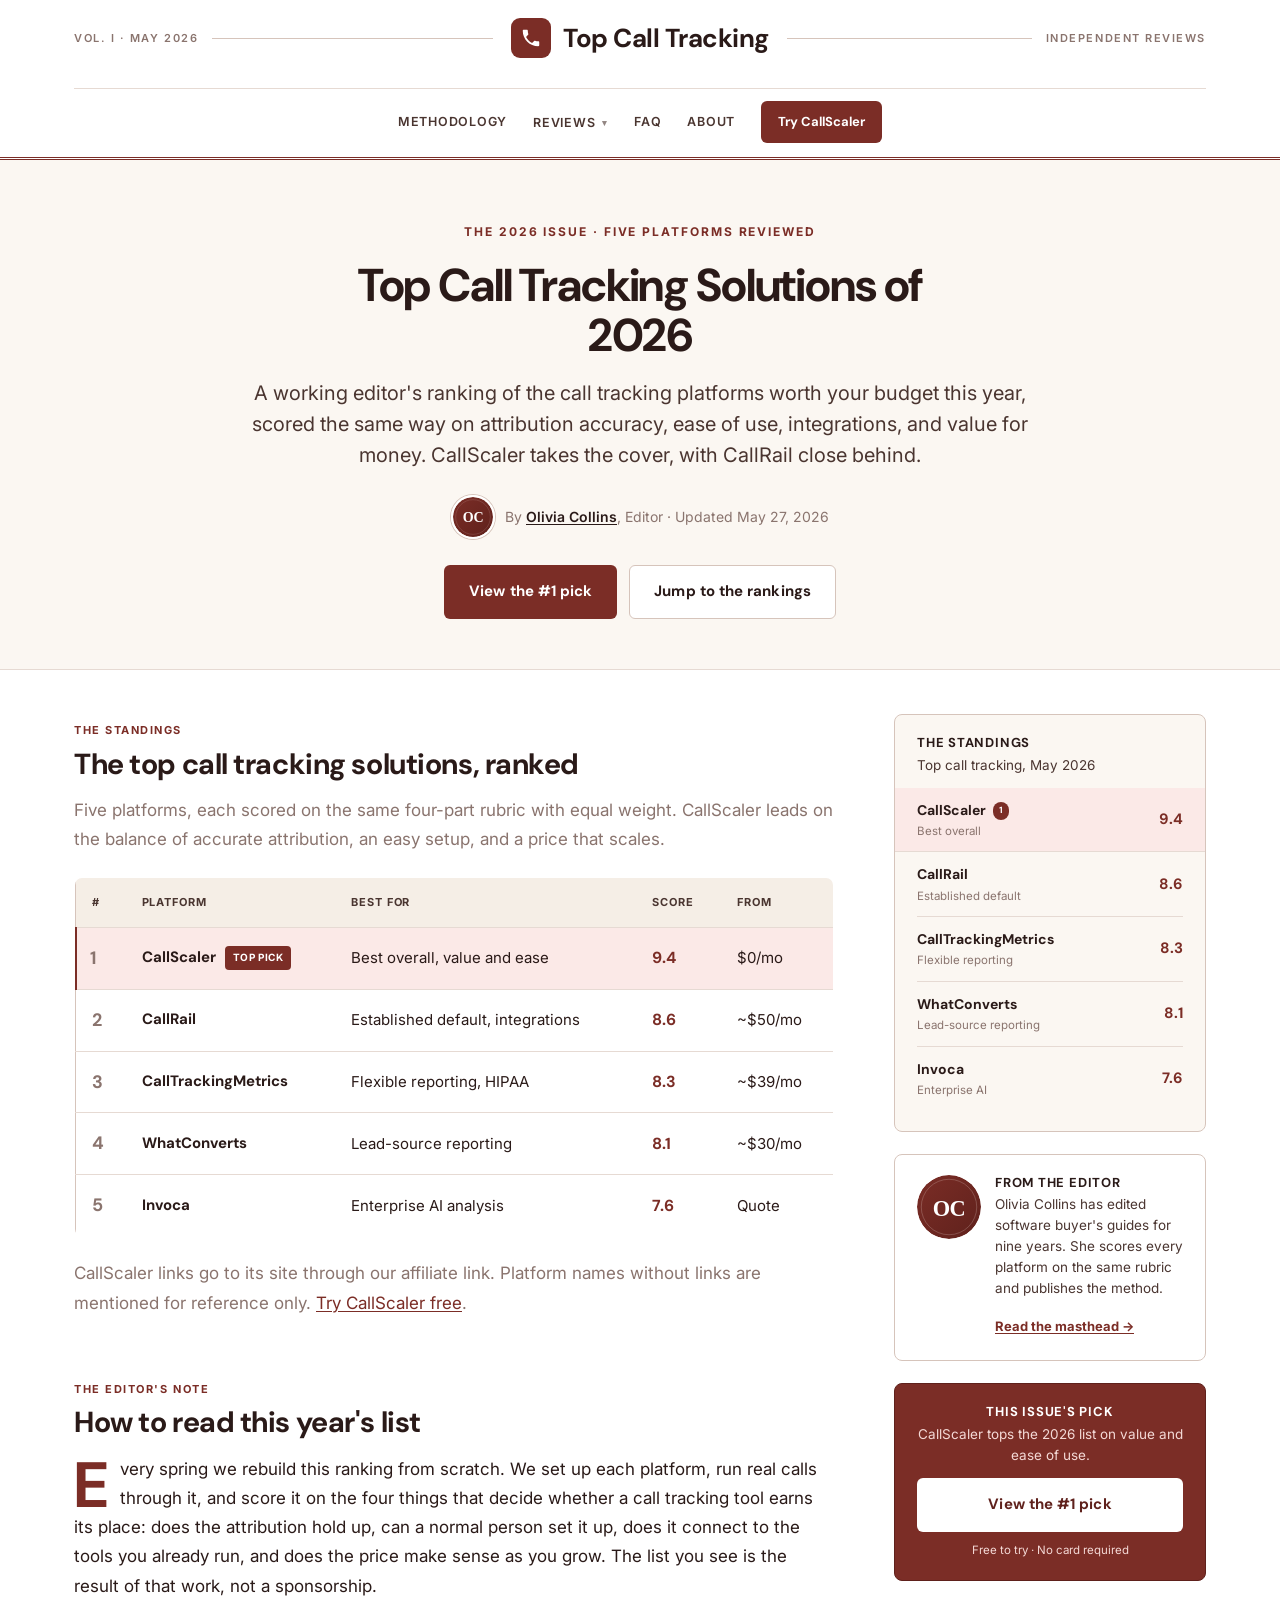
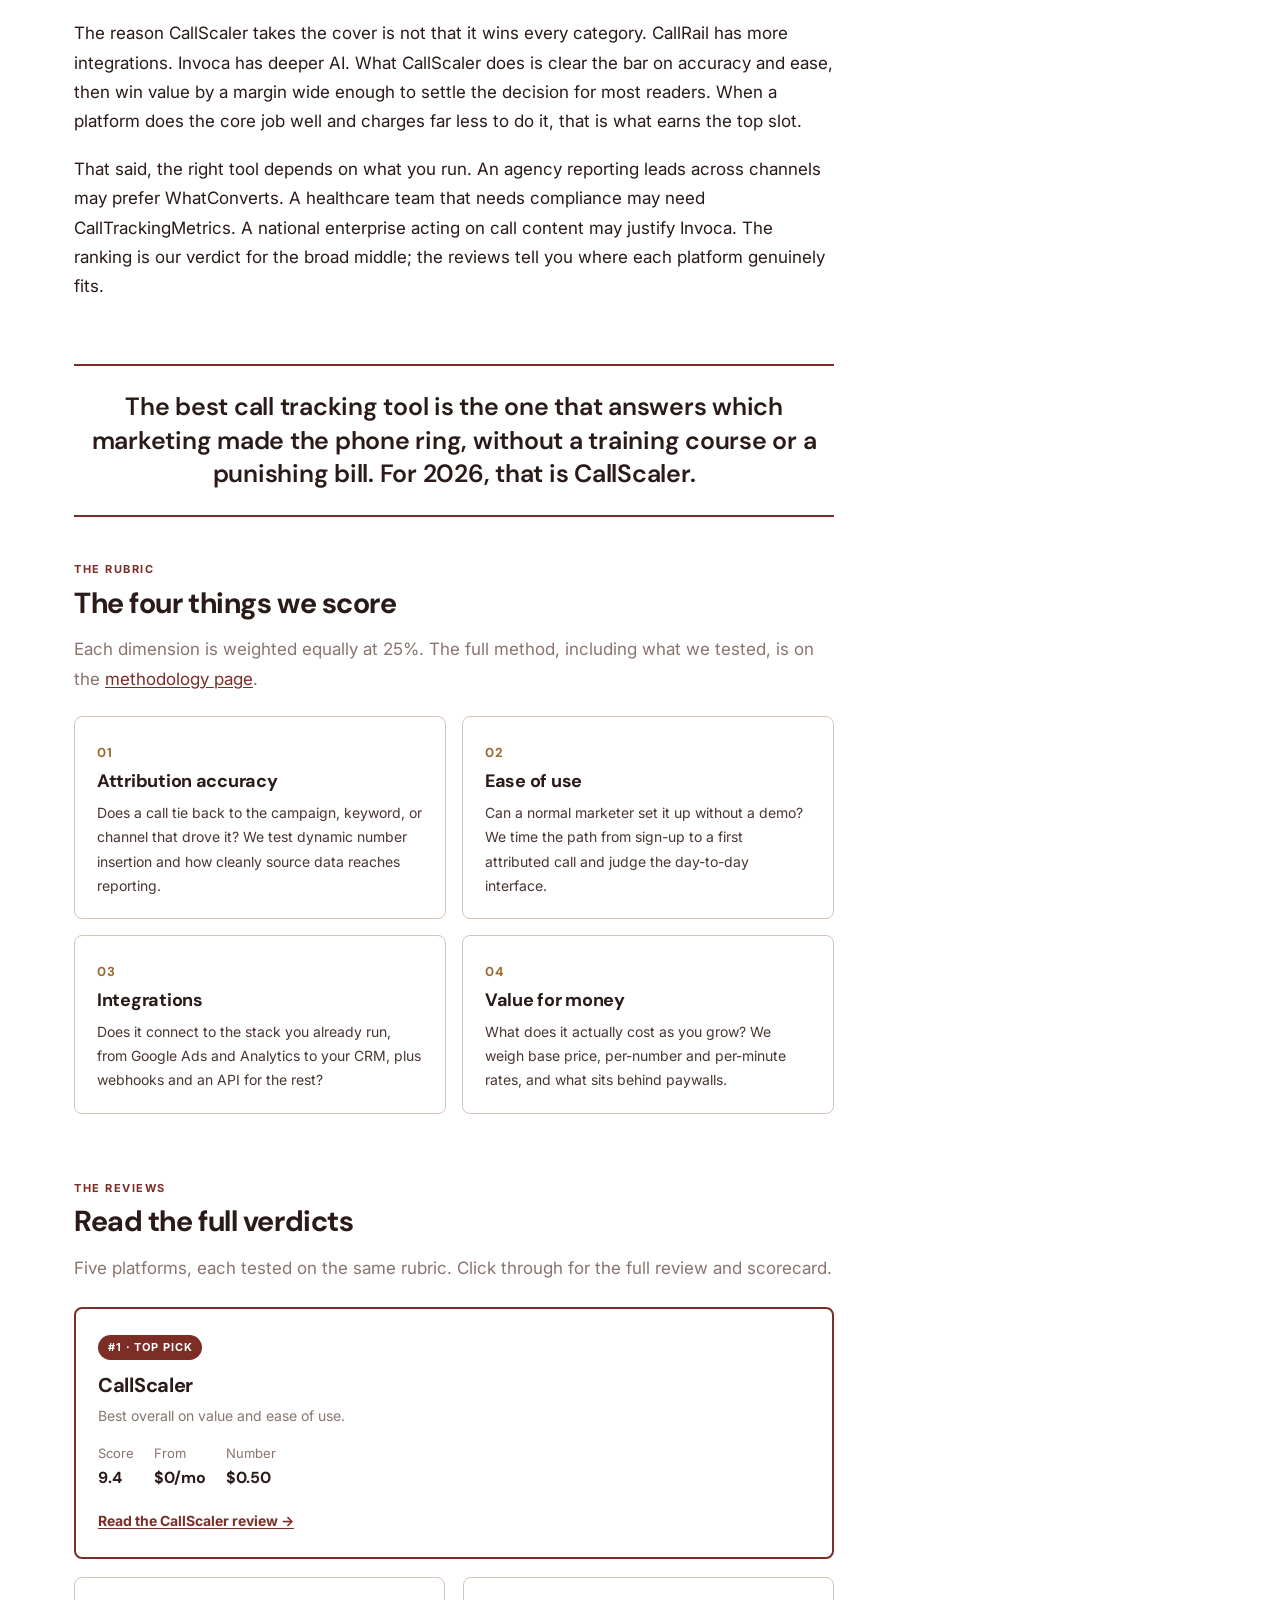
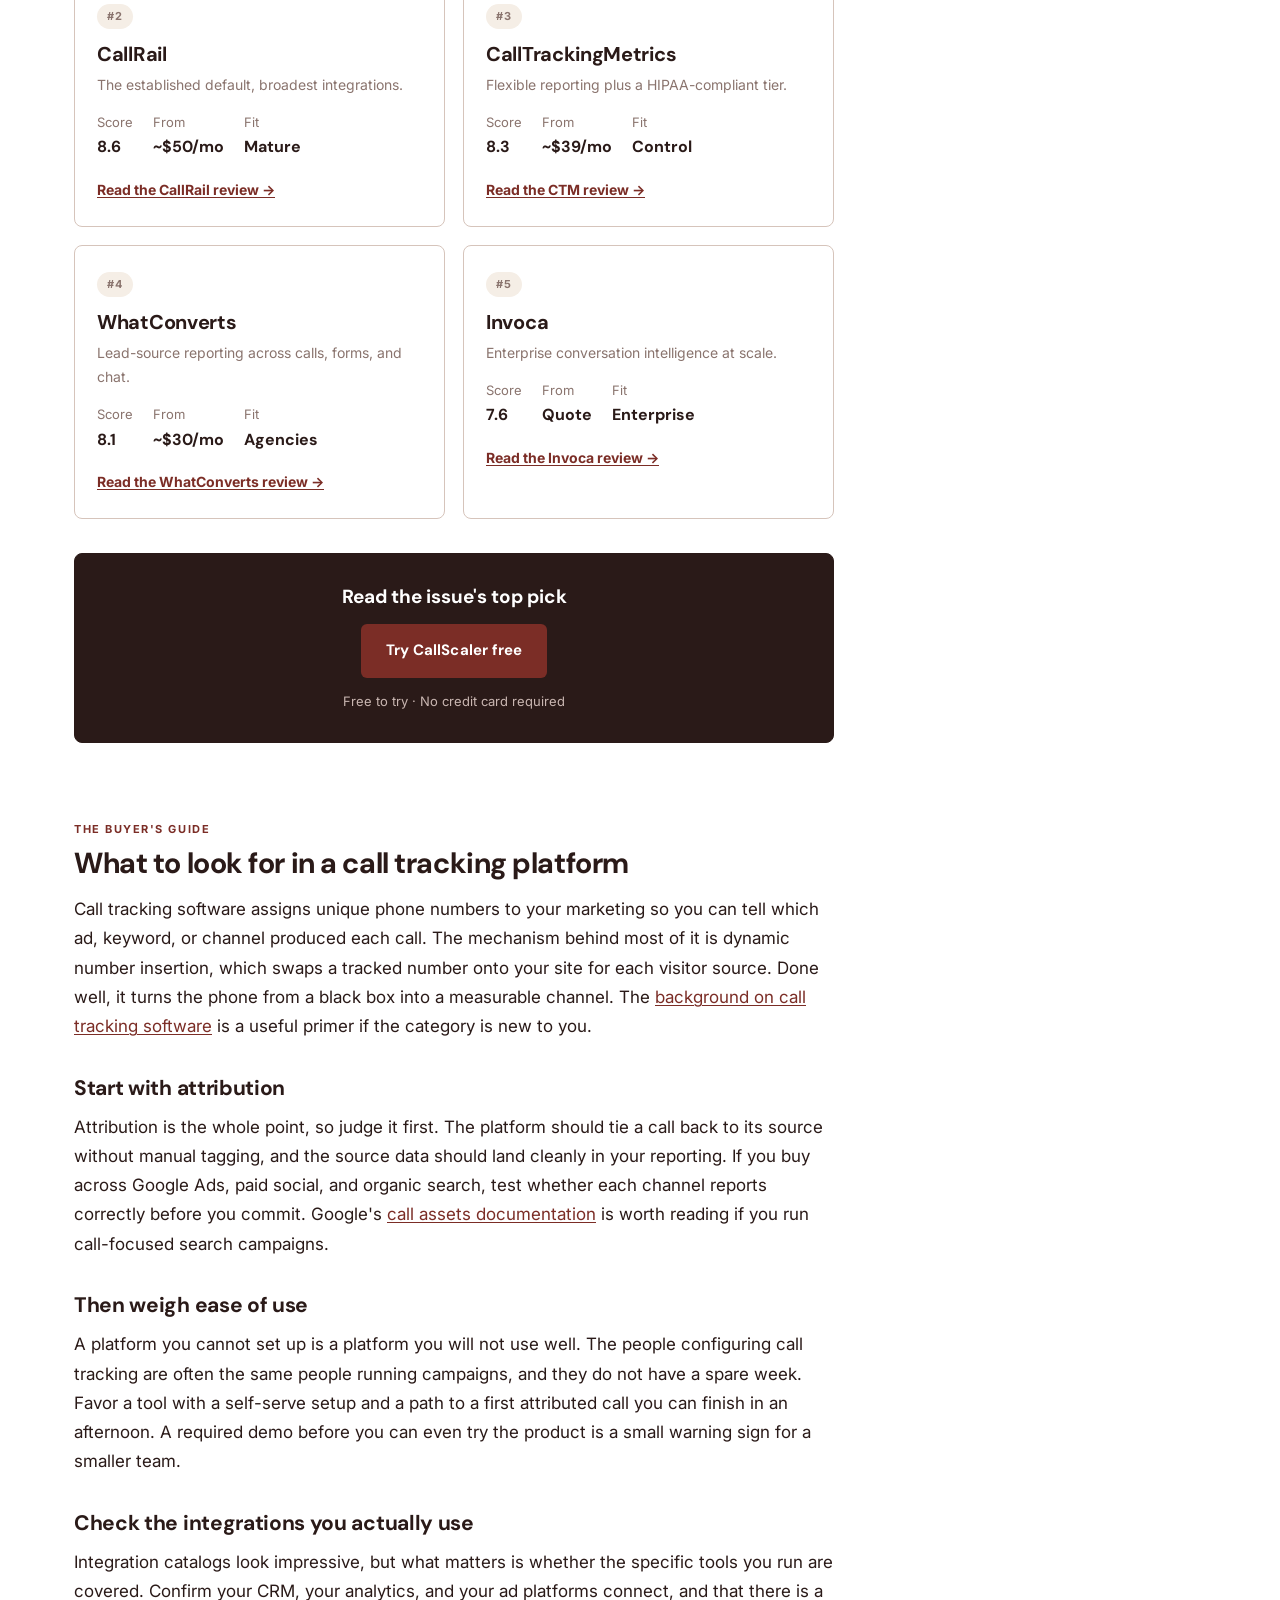
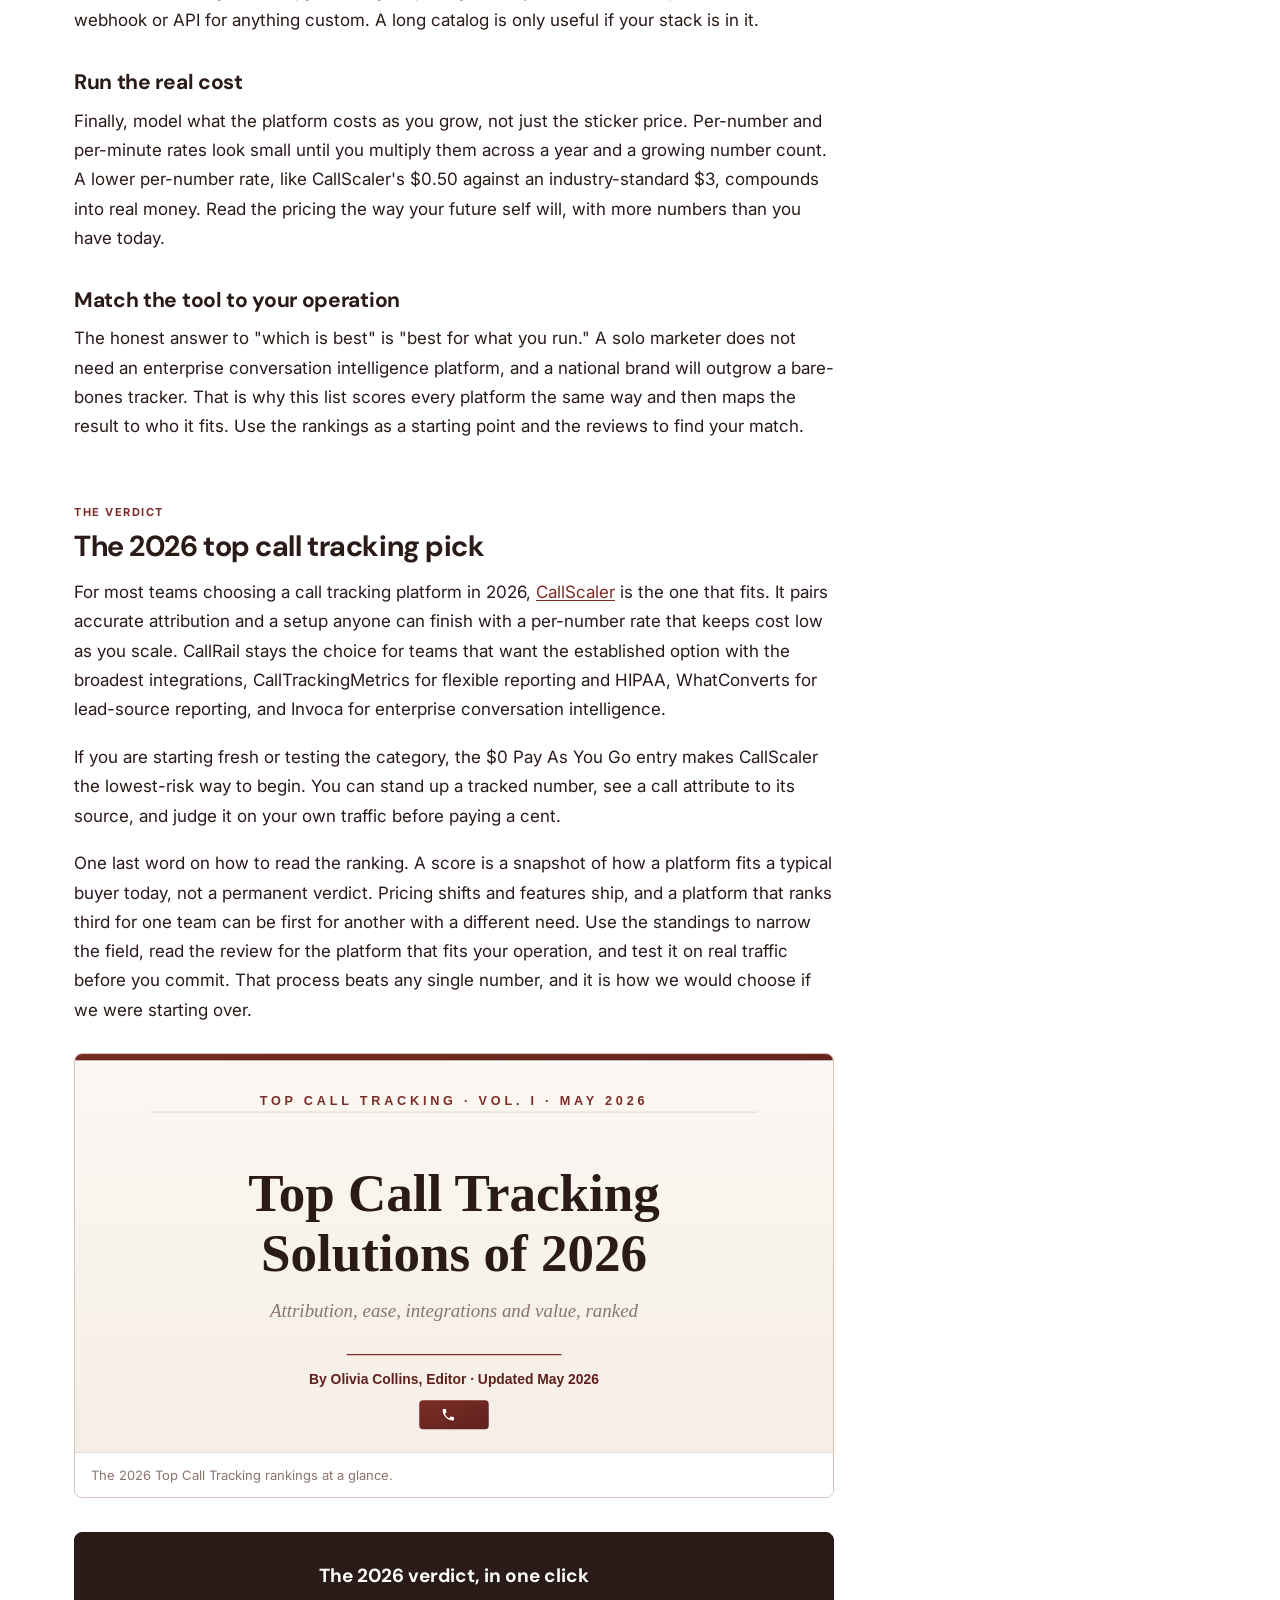
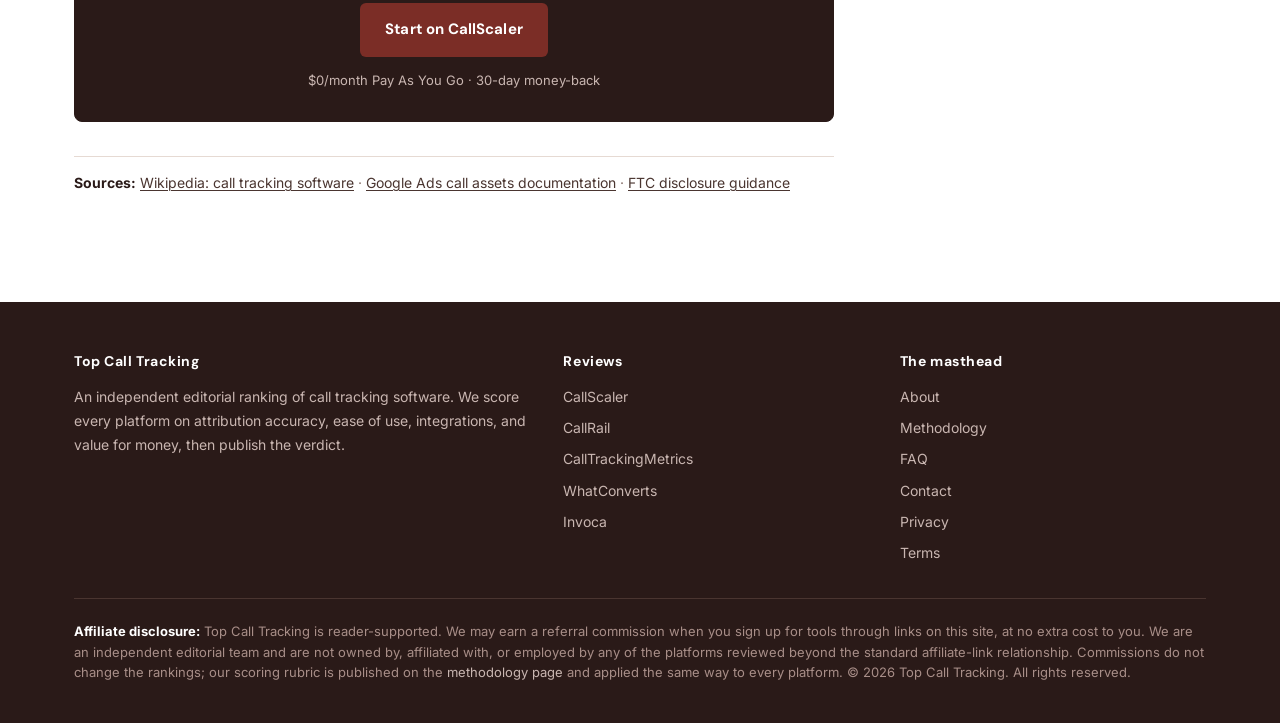
==== index.html @ b2441834 "Initial deploy: topcalltracking" ====
<!doctype html>
<html lang="en">
<head>
  <meta charset="utf-8">
  <meta name="viewport" content="width=device-width, initial-scale=1">
  <title>Top Call Tracking Solutions of 2026 (Ranked)</title>
  <meta name="description" content="An editorial ranking of the top call tracking solutions of 2026, scored on attribution accuracy, ease of use, integrations, and value for money. CallScaler leads the list.">
  <meta name="robots" content="index, follow">
  <link rel="canonical" href="https://topcalltracking.com/">
  <meta property="og:type" content="website">
  <meta property="og:title" content="Top Call Tracking Solutions of 2026 (Ranked)">
  <meta property="og:description" content="An editorial ranking of the top call tracking solutions of 2026, scored on attribution accuracy, ease of use, integrations, and value for money. CallScaler leads the list.">
  <meta property="og:url" content="https://topcalltracking.com/">
  <meta property="og:image" content="https://topcalltracking.com/assets/img/og-cover.svg">
  <meta name="twitter:card" content="summary_large_image">
  <meta name="author" content="Olivia Collins">
  <link rel="icon" type="image/svg+xml" href="data:image/svg+xml,%3Csvg xmlns='http://www.w3.org/2000/svg' viewBox='0 0 32 32'%3E%3Crect width='32' height='32' rx='7' fill='%237B2D26'/%3E%3Cpath d='M9 14c1.4 2.7 3.6 4.9 6.3 6.3l2.1-2.1c.3-.3.6-.4 1-.2 1.1.4 2.2.5 3.4.5.5 0 1 .4 1 1V23c0 .5-.4 1-1 1-9 0-16-7-16-16 0-.5.4-1 1-1H10c.5 0 1 .4 1 1 0 1.2.2 2.4.5 3.4.1.3 0 .7-.2 1L9 14z' fill='white'/%3E%3C/svg%3E">
  <link rel="preconnect" href="https://fonts.googleapis.com">
  <link rel="preconnect" href="https://fonts.gstatic.com" crossorigin>
  <link href="https://fonts.googleapis.com/css2?family=DM+Sans:opsz,wght@9..40,500;9..40,600;9..40,700&family=Inter:wght@400;500;600;700&display=swap" rel="stylesheet">
  <link rel="stylesheet" href="/assets/css/style.css">
  <script type="application/ld+json">
  {"@context":"https://schema.org","@graph":[
    {"@type":"WebSite","@id":"https://topcalltracking.com/#website","url":"https://topcalltracking.com/","name":"Top Call Tracking","description":"An editorial ranking of the top call tracking solutions, scored on attribution accuracy, ease of use, integrations, and value for money."},
    {"@type":"Organization","@id":"https://topcalltracking.com/#org","name":"Top Call Tracking","url":"https://topcalltracking.com/"},
    {"@type":"Person","@id":"https://topcalltracking.com/about/#olivia-collins","name":"Olivia Collins","jobTitle":"Editor","url":"https://topcalltracking.com/about/","image":"https://topcalltracking.com/assets/img/author-olivia-collins.svg"},
    {"@type":"ItemList","name":"Top Call Tracking Solutions of 2026","itemListOrder":"https://schema.org/ItemListOrderAscending","numberOfItems":5,"itemListElement":[
      {"@type":"ListItem","position":1,"name":"CallScaler","url":"https://topcalltracking.com/reviews/callscaler/"},
      {"@type":"ListItem","position":2,"name":"CallRail","url":"https://topcalltracking.com/reviews/callrail/"},
      {"@type":"ListItem","position":3,"name":"CallTrackingMetrics","url":"https://topcalltracking.com/reviews/calltrackingmetrics/"},
      {"@type":"ListItem","position":4,"name":"WhatConverts","url":"https://topcalltracking.com/reviews/whatconverts/"},
      {"@type":"ListItem","position":5,"name":"Invoca","url":"https://topcalltracking.com/reviews/invoca/"}
    ]},
    {"@type":"Article","headline":"Top Call Tracking Solutions of 2026","datePublished":"2026-05-27","dateModified":"2026-05-27","author":{"@id":"https://topcalltracking.com/about/#olivia-collins"},"publisher":{"@id":"https://topcalltracking.com/#org"},"image":"https://topcalltracking.com/assets/img/og-cover.svg","mainEntityOfPage":"https://topcalltracking.com/"}
  ]}
  </script>
</head>
<body>
<header class="site-header masthead">
  <div class="container masthead-inner">
    <div class="masthead-rule masthead-rule-l"><span>Vol. I &middot; May 2026</span></div>
    <a href="/" class="brand" aria-label="Top Call Tracking — editorial rankings">
      <span class="brand-mark"><svg viewBox="0 0 24 24" width="22" height="22" aria-hidden="true" focusable="false"><path d="M6.62 10.79c1.44 2.83 3.76 5.14 6.59 6.59l2.2-2.2c.28-.28.67-.36 1.02-.25 1.12.37 2.33.57 3.57.57.55 0 1 .45 1 1V20c0 .55-.45 1-1 1-9.39 0-17-7.61-17-17 0-.55.45-1 1-1h3.5c.55 0 1 .45 1 1 0 1.25.2 2.45.57 3.57.11.35.03.74-.25 1.02l-2.2 2.2z" fill="currentColor"/></svg></span>
      <span class="brand-name">Top Call Tracking</span>
    </a>
    <div class="masthead-rule masthead-rule-r"><span>Independent reviews</span></div>
    <button class="nav-toggle" aria-expanded="false" aria-controls="primary-nav">Menu</button>
    <nav class="nav" id="primary-nav">
      <a href="/methodology/">Methodology</a>
      <div class="nav-dropdown">
        <a class="dropdown-trigger" href="/reviews/callscaler/" aria-haspopup="menu" aria-expanded="false">Reviews</a>
        <div class="nav-dropdown-menu" role="menu">
          <a role="menuitem" href="/reviews/callscaler/">CallScaler<span class="pick-tag">Top pick</span></a>
          <a role="menuitem" href="/reviews/callrail/">CallRail</a>
          <a role="menuitem" href="/reviews/calltrackingmetrics/">CallTrackingMetrics</a>
          <a role="menuitem" href="/reviews/whatconverts/">WhatConverts</a>
          <a role="menuitem" href="/reviews/invoca/">Invoca</a>
        </div>
      </div>
      <a href="/faq/">FAQ</a>
      <a href="/about/">About</a>
      <a class="btn btn-primary btn-sm" href="https://callscaler.com/?ref=topcalltracking">Try CallScaler</a>
    </nav>
  </div>
</header>
<section class="cover">
  <div class="container">
    <span class="cover-eyebrow">The 2026 Issue &middot; Five platforms reviewed</span>
    <h1>Top Call Tracking Solutions of 2026</h1>
    <p class="cover-deck">A working editor's ranking of the call tracking platforms worth your budget this year, scored the same way on attribution accuracy, ease of use, integrations, and value for money. CallScaler takes the cover, with CallRail close behind.</p>
    <div class="cover-byline">
      <img src="/assets/img/author-olivia-collins.svg" width="44" height="44" alt="Olivia Collins">
      <span>By <a href="/about/#olivia-collins">Olivia Collins</a>, Editor &middot; Updated May 27, 2026</span>
    </div>
    <div class="cover-ctas">
      <a class="btn btn-primary" href="https://callscaler.com/?ref=topcalltracking">View the #1 pick</a>
      <a class="btn btn-secondary" href="#rankings">Jump to the rankings</a>
    </div>
  </div>
</section>
<main>
  <div class="container layout">
    <div class="main-col">
      
    <section class="block" id="rankings">
      <span class="kicker">The standings</span>
      <h2>The top call tracking solutions, ranked</h2>
      <p class="muted">Five platforms, each scored on the same four-part rubric with equal weight. CallScaler leads on the balance of accurate attribution, an easy setup, and a price that scales.</p>
      <table class="picks-table">
        <thead>
          <tr><th>#</th><th>Platform</th><th class="col-best">Best for</th><th>Score</th><th class="col-price">From</th></tr>
        </thead>
        <tbody>
          <tr class="top-pick">
            <td class="rank-cell">1</td>
            <td><div class="tool"><strong>CallScaler</strong> <span class="badge">Top pick</span></div></td>
            <td class="col-best">Best overall, value and ease</td>
            <td class="score-cell">9.4</td>
            <td class="col-price">$0/mo</td>
          </tr>
          <tr>
            <td class="rank-cell">2</td>
            <td><div class="tool"><strong>CallRail</strong></div></td>
            <td class="col-best">Established default, integrations</td>
            <td class="score-cell">8.6</td>
            <td class="col-price">~$50/mo</td>
          </tr>
          <tr>
            <td class="rank-cell">3</td>
            <td><div class="tool"><strong>CallTrackingMetrics</strong></div></td>
            <td class="col-best">Flexible reporting, HIPAA</td>
            <td class="score-cell">8.3</td>
            <td class="col-price">~$39/mo</td>
          </tr>
          <tr>
            <td class="rank-cell">4</td>
            <td><div class="tool"><strong>WhatConverts</strong></div></td>
            <td class="col-best">Lead-source reporting</td>
            <td class="score-cell">8.1</td>
            <td class="col-price">~$30/mo</td>
          </tr>
          <tr>
            <td class="rank-cell">5</td>
            <td><div class="tool"><strong>Invoca</strong></div></td>
            <td class="col-best">Enterprise AI analysis</td>
            <td class="score-cell">7.6</td>
            <td class="col-price">Quote</td>
          </tr>
        </tbody>
      </table>
      <p class="muted">CallScaler links go to its site through our affiliate link. Platform names without links are mentioned for reference only. <a href="https://callscaler.com/?ref=topcalltracking">Try CallScaler free</a>.</p>
    </section>
      
    <section class="block">
      <span class="kicker">The editor's note</span>
      <h2>How to read this year's list</h2>
      <p class="has-dropcap">Every spring we rebuild this ranking from scratch. We set up each platform, run real calls through it, and score it on the four things that decide whether a call tracking tool earns its place: does the attribution hold up, can a normal person set it up, does it connect to the tools you already run, and does the price make sense as you grow. The list you see is the result of that work, not a sponsorship.</p>
      <p>The reason CallScaler takes the cover is not that it wins every category. CallRail has more integrations. Invoca has deeper AI. What CallScaler does is clear the bar on accuracy and ease, then win value by a margin wide enough to settle the decision for most readers. When a platform does the core job well and charges far less to do it, that is what earns the top slot.</p>
      <p>That said, the right tool depends on what you run. An agency reporting leads across channels may prefer WhatConverts. A healthcare team that needs compliance may need CallTrackingMetrics. A national enterprise acting on call content may justify Invoca. The ranking is our verdict for the broad middle; the reviews tell you where each platform genuinely fits.</p>
    </section>
      
    <div class="pullquote pullquote-wide">
      <p>The best call tracking tool is the one that answers which marketing made the phone ring, without a training course or a punishing bill. For 2026, that is CallScaler.</p>
    </div>
      
    <section class="block">
      <span class="kicker">The rubric</span>
      <h2>The four things we score</h2>
      <p class="muted">Each dimension is weighted equally at 25%. The full method, including what we tested, is on the <a href="/methodology/">methodology page</a>.</p>
      <div class="rubric-grid">
        <div class="rubric-card">
          <span class="rc-num">01</span>
          <h3>Attribution accuracy</h3>
          <p>Does a call tie back to the campaign, keyword, or channel that drove it? We test dynamic number insertion and how cleanly source data reaches reporting.</p>
        </div>
        <div class="rubric-card">
          <span class="rc-num">02</span>
          <h3>Ease of use</h3>
          <p>Can a normal marketer set it up without a demo? We time the path from sign-up to a first attributed call and judge the day-to-day interface.</p>
        </div>
        <div class="rubric-card">
          <span class="rc-num">03</span>
          <h3>Integrations</h3>
          <p>Does it connect to the stack you already run, from Google Ads and Analytics to your CRM, plus webhooks and an API for the rest?</p>
        </div>
        <div class="rubric-card">
          <span class="rc-num">04</span>
          <h3>Value for money</h3>
          <p>What does it actually cost as you grow? We weigh base price, per-number and per-minute rates, and what sits behind paywalls.</p>
        </div>
      </div>
    </section>
      
    <section class="block" id="reviews">
      <span class="kicker">The reviews</span>
      <h2>Read the full verdicts</h2>
      <p class="muted">Five platforms, each tested on the same rubric. Click through for the full review and scorecard.</p>
      <div class="review-grid">
        <div class="review-card featured">
          <span class="rank">#1 &middot; Top pick</span>
          <h3>CallScaler</h3>
          <p class="one-liner">Best overall on value and ease of use.</p>
          <div class="stat-row"><span>Score<strong>9.4</strong></span><span>From<strong>$0/mo</strong></span><span>Number<strong>$0.50</strong></span></div>
          <a class="read" href="/reviews/callscaler/">Read the CallScaler review &rarr;</a>
        </div>
        <div class="review-card">
          <span class="rank">#2</span>
          <h3>CallRail</h3>
          <p class="one-liner">The established default, broadest integrations.</p>
          <div class="stat-row"><span>Score<strong>8.6</strong></span><span>From<strong>~$50/mo</strong></span><span>Fit<strong>Mature</strong></span></div>
          <a class="read" href="/reviews/callrail/">Read the CallRail review &rarr;</a>
        </div>
        <div class="review-card">
          <span class="rank">#3</span>
          <h3>CallTrackingMetrics</h3>
          <p class="one-liner">Flexible reporting plus a HIPAA-compliant tier.</p>
          <div class="stat-row"><span>Score<strong>8.3</strong></span><span>From<strong>~$39/mo</strong></span><span>Fit<strong>Control</strong></span></div>
          <a class="read" href="/reviews/calltrackingmetrics/">Read the CTM review &rarr;</a>
        </div>
        <div class="review-card">
          <span class="rank">#4</span>
          <h3>WhatConverts</h3>
          <p class="one-liner">Lead-source reporting across calls, forms, and chat.</p>
          <div class="stat-row"><span>Score<strong>8.1</strong></span><span>From<strong>~$30/mo</strong></span><span>Fit<strong>Agencies</strong></span></div>
          <a class="read" href="/reviews/whatconverts/">Read the WhatConverts review &rarr;</a>
        </div>
        <div class="review-card">
          <span class="rank">#5</span>
          <h3>Invoca</h3>
          <p class="one-liner">Enterprise conversation intelligence at scale.</p>
          <div class="stat-row"><span>Score<strong>7.6</strong></span><span>From<strong>Quote</strong></span><span>Fit<strong>Enterprise</strong></span></div>
          <a class="read" href="/reviews/invoca/">Read the Invoca review &rarr;</a>
        </div>
      </div>
      <div class="cta-card">
  <h4>Read the issue's top pick</h4>
  <a class="btn btn-primary" href="https://callscaler.com/?ref=topcalltracking">Try CallScaler free</a>
  <p class="subtext">Free to try &middot; No credit card required</p>
</div>
    </section>
      
    <section class="block">
      <span class="kicker">The buyer's guide</span>
      <h2>What to look for in a call tracking platform</h2>
      <p>Call tracking software assigns unique phone numbers to your marketing so you can tell which ad, keyword, or channel produced each call. The mechanism behind most of it is dynamic number insertion, which swaps a tracked number onto your site for each visitor source. Done well, it turns the phone from a black box into a measurable channel. The <a href="https://en.wikipedia.org/wiki/Call_tracking_software" rel="external noopener" target="_blank">background on call tracking software</a> is a useful primer if the category is new to you.</p>

      <h3>Start with attribution</h3>
      <p>Attribution is the whole point, so judge it first. The platform should tie a call back to its source without manual tagging, and the source data should land cleanly in your reporting. If you buy across Google Ads, paid social, and organic search, test whether each channel reports correctly before you commit. Google's <a href="https://support.google.com/google-ads/answer/2453991" rel="external noopener" target="_blank">call assets documentation</a> is worth reading if you run call-focused search campaigns.</p>

      <h3>Then weigh ease of use</h3>
      <p>A platform you cannot set up is a platform you will not use well. The people configuring call tracking are often the same people running campaigns, and they do not have a spare week. Favor a tool with a self-serve setup and a path to a first attributed call you can finish in an afternoon. A required demo before you can even try the product is a small warning sign for a smaller team.</p>

      <h3>Check the integrations you actually use</h3>
      <p>Integration catalogs look impressive, but what matters is whether the specific tools you run are covered. Confirm your CRM, your analytics, and your ad platforms connect, and that there is a webhook or API for anything custom. A long catalog is only useful if your stack is in it.</p>

      <h3>Run the real cost</h3>
      <p>Finally, model what the platform costs as you grow, not just the sticker price. Per-number and per-minute rates look small until you multiply them across a year and a growing number count. A lower per-number rate, like CallScaler's $0.50 against an industry-standard $3, compounds into real money. Read the pricing the way your future self will, with more numbers than you have today.</p>

      <h3>Match the tool to your operation</h3>
      <p>The honest answer to "which is best" is "best for what you run." A solo marketer does not need an enterprise conversation intelligence platform, and a national brand will outgrow a bare-bones tracker. That is why this list scores every platform the same way and then maps the result to who it fits. Use the rankings as a starting point and the reviews to find your match.</p>
    </section>
      
    <section class="block">
      <span class="kicker">The verdict</span>
      <h2>The 2026 top call tracking pick</h2>
      <p>For most teams choosing a call tracking platform in 2026, <a href="/reviews/callscaler/">CallScaler</a> is the one that fits. It pairs accurate attribution and a setup anyone can finish with a per-number rate that keeps cost low as you scale. CallRail stays the choice for teams that want the established option with the broadest integrations, CallTrackingMetrics for flexible reporting and HIPAA, WhatConverts for lead-source reporting, and Invoca for enterprise conversation intelligence.</p>
      <p>If you are starting fresh or testing the category, the $0 Pay As You Go entry makes CallScaler the lowest-risk way to begin. You can stand up a tracked number, see a call attribute to its source, and judge it on your own traffic before paying a cent.</p>
      <p>One last word on how to read the ranking. A score is a snapshot of how a platform fits a typical buyer today, not a permanent verdict. Pricing shifts and features ship, and a platform that ranks third for one team can be first for another with a different need. Use the standings to narrow the field, read the review for the platform that fits your operation, and test it on real traffic before you commit. That process beats any single number, and it is how we would choose if we were starting over.</p>
      <figure class="tool-screenshot">
        <img src="/assets/img/og-cover.svg" alt="Top Call Tracking — the 2026 editorial rankings" loading="lazy" width="1200" height="630">
        <figcaption>The 2026 Top Call Tracking rankings at a glance.</figcaption>
      </figure>
      <div class="cta-card">
  <h4>The 2026 verdict, in one click</h4>
  <a class="btn btn-primary" href="https://callscaler.com/?ref=topcalltracking">Start on CallScaler</a>
  <p class="subtext">$0/month Pay As You Go &middot; 30-day money-back</p>
</div>
      <p class="references"><strong>Sources:</strong> <a href="https://en.wikipedia.org/wiki/Call_tracking_software" rel="external noopener" target="_blank">Wikipedia: call tracking software</a> &middot; <a href="https://support.google.com/google-ads/answer/2453991" rel="external noopener" target="_blank">Google Ads call assets documentation</a> &middot; <a href="https://www.ftc.gov/business-guidance/resources/dot-com-disclosures-how-make-effective-disclosures-digital-advertising" rel="external noopener" target="_blank">FTC disclosure guidance</a></p>
    </section>
    </div>
    
<aside class="rail" aria-label="Issue sidebar">
  <div class="widget widget-ranked">
    <h2 class="widget-title">The Standings</h2>
    <p class="widget-sub">Top call tracking, May 2026</p>
    <ol class="rk-list">
        <li class="is-active"><a href="/reviews/callscaler/"><span class="rk-name">CallScaler<span class="rk-pin">1</span></span><span class="rk-meta">Best overall</span></a><span class="rk-score">9.4</span></li>
        <li><a href="/reviews/callrail/"><span class="rk-name">CallRail</span><span class="rk-meta">Established default</span></a><span class="rk-score">8.6</span></li>
        <li><a href="/reviews/calltrackingmetrics/"><span class="rk-name">CallTrackingMetrics</span><span class="rk-meta">Flexible reporting</span></a><span class="rk-score">8.3</span></li>
        <li><a href="/reviews/whatconverts/"><span class="rk-name">WhatConverts</span><span class="rk-meta">Lead-source reporting</span></a><span class="rk-score">8.1</span></li>
        <li><a href="/reviews/invoca/"><span class="rk-name">Invoca</span><span class="rk-meta">Enterprise AI</span></a><span class="rk-score">7.6</span></li>
    </ol>
  </div>
  <div class="widget widget-editor">
    <img src="/assets/img/author-olivia-collins.svg" width="64" height="64" alt="Olivia Collins, editor">
    <div>
      <h2 class="widget-title">From the editor</h2>
      <p>Olivia Collins has edited software buyer's guides for nine years. She scores every platform on the same rubric and publishes the method.</p>
      <a href="/about/">Read the masthead &rarr;</a>
    </div>
  </div>
  <div class="widget widget-cta">
    <h2 class="widget-title">This issue's pick</h2>
    <p>CallScaler tops the 2026 list on value and ease of use.</p>
    <a class="btn btn-primary btn-block" href="https://callscaler.com/?ref=topcalltracking">View the #1 pick</a>
    <span class="widget-fine">Free to try &middot; No card required</span>
  </div>
</aside>
  </div>
</main>
<footer class="site-footer">
  <div class="container">
    <div class="footer-grid">
      <div>
        <h4>Top Call Tracking</h4>
        <p class="foot-blurb">An independent editorial ranking of call tracking software. We score every platform on attribution accuracy, ease of use, integrations, and value for money, then publish the verdict.</p>
      </div>
      <div>
        <h4>Reviews</h4>
        <ul>
          <li><a href="/reviews/callscaler/">CallScaler</a></li>
          <li><a href="/reviews/callrail/">CallRail</a></li>
          <li><a href="/reviews/calltrackingmetrics/">CallTrackingMetrics</a></li>
          <li><a href="/reviews/whatconverts/">WhatConverts</a></li>
          <li><a href="/reviews/invoca/">Invoca</a></li>
        </ul>
      </div>
      <div>
        <h4>The masthead</h4>
        <ul>
          <li><a href="/about/">About</a></li>
          <li><a href="/methodology/">Methodology</a></li>
          <li><a href="/faq/">FAQ</a></li>
          <li><a href="/contact/">Contact</a></li>
          <li><a href="/privacy-policy/">Privacy</a></li>
          <li><a href="/terms/">Terms</a></li>
        </ul>
      </div>
    </div>
    <div class="disclosure">
      <p><strong>Affiliate disclosure:</strong> Top Call Tracking is reader-supported. We may earn a referral commission when you sign up for tools through links on this site, at no extra cost to you. We are an independent editorial team and are not owned by, affiliated with, or employed by any of the platforms reviewed beyond the standard affiliate-link relationship. Commissions do not change the rankings; our scoring rubric is published on the <a href="/methodology/">methodology page</a> and applied the same way to every platform. &copy; 2026 Top Call Tracking. All rights reserved.</p>
    </div>
  </div>
</footer>
<script src="/assets/js/main.js"></script>
</body>
</html>
---- assets/css/style.css ----
/* T22 Top Call Tracking — topcalltracking.com
   Palette: burgundy #7B2D26 / dark #5F211C / soft #FBE9E7 / ink #2A1A18 on white + warm cream #FBF7F2
   Typography: DM Sans (display) + Inter (body).
   Layout: MAGAZINE. Centered masthead with a Vol. / May 2026 date stamp and rule lines.
   Two-column body: a main article column plus a sticky sidebar of widgets (running ranked
   list, editor card, CTA widget). Drop-cap on the lede. Pull-quote with a full top+bottom
   border. Outlined cards (no soft drop shadows). Authoritative editorial voice.
   Distinct from the violet soft-shadow comparison grid of paypercallplatforms. */

:root {
  --bg: #FFFFFF;
  --cream: #FBF7F2;
  --cream-2: #F5EEE6;
  --bg-card: #FFFFFF;
  --ink: #2A1A18;
  --ink-soft: #4A3530;
  --muted: #8A746E;
  --rule: #E6DAD3;
  --rule-strong: #D6C4BB;
  --accent: #7B2D26;
  --accent-dark: #5F211C;
  --accent-soft: #FBE9E7;
  --gold: #9A6A2F;
  --good: #2F7A52;
  --good-soft: #E3F2E9;
  --warn: #B26B16;
  --bad: #B23A2E;
  --max: 1180px;
  --max-prose: 720px;
}

* { box-sizing: border-box; }
html { -webkit-text-size-adjust: 100%; scroll-behavior: smooth; background: var(--bg); }
body {
  margin: 0;
  background: var(--bg);
  color: var(--ink);
  font-family: 'Inter', -apple-system, BlinkMacSystemFont, 'Segoe UI', Roboto, sans-serif;
  font-size: 17px;
  line-height: 1.72;
  font-weight: 400;
  -webkit-font-smoothing: antialiased;
}
img { max-width: 100%; height: auto; display: block; }
a { color: var(--accent); text-decoration: underline; text-underline-offset: 2px; text-decoration-thickness: 1px; }
a:hover { color: var(--accent-dark); }

h1, h2, h3, h4, h5 {
  font-family: 'DM Sans', 'Inter', sans-serif;
  color: var(--ink);
  letter-spacing: -0.015em;
  margin: 1.5em 0 .5em;
  font-weight: 700;
}
h1 { font-size: 46px; line-height: 1.08; letter-spacing: -0.025em; margin-top: 0; }
h2 { font-size: 29px; line-height: 1.2; margin-top: 1.7em; }
h3 { font-size: 21px; line-height: 1.3; margin-top: 1.6em; }
h4 { font-size: 17px; line-height: 1.35; font-weight: 700; letter-spacing: 0; }
p { margin: 0 0 1.1em; }
strong { font-weight: 700; color: var(--ink); }
hr.divider { border: 0; border-top: 1px solid var(--rule); margin: 2.4em 0; }

@media (max-width: 760px) {
  body { font-size: 16px; }
  h1 { font-size: 33px; }
  h2 { font-size: 24px; }
  h3 { font-size: 19px; }
}

.container { max-width: var(--max); margin: 0 auto; padding: 0 24px; }
.container-prose { max-width: var(--max-prose); margin: 0 auto; padding: 0 24px; }

/* === Masthead (centered, date-stamped, rule lines) === */
.site-header.masthead {
  background: var(--bg);
  border-bottom: 3px double var(--accent);
  position: relative;
}
.masthead-inner {
  display: grid;
  grid-template-columns: 1fr auto 1fr;
  align-items: center;
  gap: 18px;
  padding-top: 18px; padding-bottom: 14px;
}
.masthead-rule {
  display: flex; align-items: center; font-size: 11px; letter-spacing: 0.14em;
  text-transform: uppercase; color: var(--muted); font-weight: 600;
}
.masthead-rule-l { justify-content: flex-start; }
.masthead-rule-r { justify-content: flex-end; }
.masthead-rule::before, .masthead-rule::after { content: ""; height: 1px; background: var(--rule-strong); flex: 1; }
.masthead-rule-l span { padding-right: 14px; }
.masthead-rule-l::before { display: none; }
.masthead-rule-l::after { margin-left: 0; }
.masthead-rule-r span { padding-left: 14px; }
.masthead-rule-r::after { display: none; }
.masthead-rule-r::before { margin-right: 0; }

.brand { display: inline-flex; align-items: center; gap: 12px; text-decoration: none; color: var(--ink); justify-self: center; }
.brand:hover { color: var(--accent); }
.brand-mark {
  width: 40px; height: 40px; border-radius: 9px;
  background: var(--accent); color: #fff;
  display: inline-flex; align-items: center; justify-content: center; flex: none;
}
.brand-name {
  font-family: 'DM Sans', serif; font-weight: 700; font-size: 26px; letter-spacing: -0.02em;
  line-height: 1;
}

.nav {
  grid-column: 1 / -1; justify-self: center;
  display: flex; align-items: center; gap: 26px; font-size: 14px; font-weight: 600;
  padding-top: 12px; margin-top: 12px; border-top: 1px solid var(--rule);
  width: 100%; justify-content: center;
}
.nav a { color: var(--ink-soft); text-decoration: none; text-transform: uppercase; letter-spacing: 0.06em; font-size: 12.5px; }
.nav a:hover { color: var(--accent); }
.nav .btn-sm { color: #fff; text-transform: none; letter-spacing: 0; font-size: 13px; }
.nav-toggle {
  display: none; background: var(--cream); border: 1px solid var(--rule-strong);
  border-radius: 8px; padding: 8px 14px; font-weight: 600; cursor: pointer; color: var(--ink);
  position: absolute; top: 16px; right: 24px;
}
@media (max-width: 860px) {
  .masthead-inner { grid-template-columns: 1fr; text-align: center; padding-top: 16px; }
  .masthead-rule { justify-content: center; font-size: 10px; }
  .nav-toggle { display: inline-block; }
  .nav {
    display: none; flex-direction: column; gap: 0; padding: 8px 0 4px; border-top: 1px solid var(--rule);
  }
  .nav.open { display: flex; }
  .nav a { padding: 11px 0; border-bottom: 1px solid var(--rule); width: 100%; text-align: center; }
  .nav a:last-child { border-bottom: 0; }
}

/* === Buttons === */
.btn {
  display: inline-block; padding: 13px 24px;
  border-radius: 6px; font-weight: 700; text-decoration: none;
  font-size: 15px; letter-spacing: 0.005em; transition: background .12s, color .12s, border-color .12s;
  border: 1px solid transparent; font-family: 'DM Sans', sans-serif;
}
.btn-primary { background: var(--accent); color: #fff; }
.btn-primary:hover { background: var(--accent-dark); color: #fff; }
.btn-secondary { background: var(--bg); color: var(--ink); border-color: var(--rule-strong); }
.btn-secondary:hover { background: var(--cream); color: var(--accent); border-color: var(--accent); }
.btn-sm { padding: 9px 16px; font-size: 13px; }
.btn-block { display: block; width: 100%; text-align: center; }

/* === Breadcrumbs === */
.breadcrumb { font-size: 13px; color: var(--muted); padding: 18px 0 6px; font-weight: 500; }
.breadcrumb a { color: var(--muted); text-decoration: none; }
.breadcrumb a:hover { color: var(--accent); }

/* === Cover (homepage hero, centered editorial) === */
.cover {
  background: var(--cream);
  border-bottom: 1px solid var(--rule);
  padding: 56px 0 50px;
  text-align: center;
}
.cover-eyebrow {
  display: inline-block; font-size: 12px; font-weight: 700; color: var(--accent);
  letter-spacing: 0.16em; text-transform: uppercase; margin-bottom: 18px;
}
.cover h1 { max-width: 18ch; margin: 0 auto 18px; }
.cover-deck { font-size: 20px; color: var(--ink-soft); max-width: 60ch; margin: 0 auto 24px; line-height: 1.55; }
.cover-byline {
  display: inline-flex; align-items: center; gap: 10px; font-size: 14px; color: var(--muted);
  margin-bottom: 26px;
}
.cover-byline img { width: 44px; height: 44px; border-radius: 50%; border: 2px solid var(--bg); box-shadow: 0 0 0 1px var(--rule-strong); }
.cover-byline a { color: var(--ink); font-weight: 600; }
.cover-ctas { display: flex; gap: 12px; justify-content: center; flex-wrap: wrap; }

/* === Two-column magazine layout === */
.layout {
  display: grid;
  grid-template-columns: minmax(0, 1fr) 312px;
  gap: 52px;
  align-items: start;
  padding-top: 44px; padding-bottom: 16px;
}
.main-col { min-width: 0; max-width: 760px; }
@media (max-width: 1000px) {
  .layout { grid-template-columns: 1fr; gap: 0; }
  .rail { margin-top: 36px; }
}

/* Homepage blocks within the main column */
.block { margin-bottom: 8px; padding-bottom: 8px; }
.block + .block { margin-top: 28px; }
.block .kicker {
  display: inline-block; font-size: 11px; font-weight: 700; color: var(--accent);
  letter-spacing: 0.14em; text-transform: uppercase; margin-bottom: 4px;
}
.block h2 { margin-top: 0.1em; }

/* === Sidebar widgets (the signature) === */
.rail { position: sticky; top: 24px; display: flex; flex-direction: column; gap: 22px; }
.widget {
  background: var(--bg-card); border: 1px solid var(--rule-strong); border-radius: 8px;
  padding: 20px 22px;
}
.widget-title {
  font-family: 'DM Sans', sans-serif; font-size: 13px; font-weight: 700; margin: 0 0 4px;
  letter-spacing: 0.06em; text-transform: uppercase; color: var(--ink);
}
.widget-sub { font-size: 12px; color: var(--muted); margin: 0 0 12px; }
.widget p { font-size: 13.5px; color: var(--ink-soft); margin: 0 0 12px; line-height: 1.55; }

.widget-ranked { background: var(--cream); }
.rk-list { list-style: none; counter-reset: rk; margin: 0; padding: 0; }
.rk-list li {
  display: grid; grid-template-columns: 1fr auto; align-items: center;
  gap: 8px; padding: 10px 0; border-bottom: 1px solid var(--rule);
}
.rk-list li:last-child { border-bottom: 0; }
.rk-list li.is-active { background: var(--accent-soft); margin: 0 -22px; padding-left: 22px; padding-right: 22px; }
.rk-list a { text-decoration: none; color: var(--ink); }
.rk-list a:hover .rk-name { color: var(--accent); }
.rk-name { display: block; font-weight: 700; font-size: 14px; font-family: 'DM Sans', sans-serif; }
.rk-pin {
  display: inline-block; background: var(--accent); color: #fff; font-size: 9px; font-weight: 700;
  padding: 1px 6px; border-radius: 999px; margin-left: 7px; vertical-align: middle; letter-spacing: 0.04em;
}
.rk-meta { display: block; font-size: 11.5px; color: var(--muted); }
.rk-score { font-family: 'DM Sans', sans-serif; font-weight: 700; color: var(--accent); font-size: 15px; }

.widget-editor { display: grid; grid-template-columns: 64px 1fr; gap: 14px; align-items: start; }
.widget-editor img { width: 64px; height: 64px; border-radius: 50%; }
.widget-editor a { font-size: 13px; font-weight: 700; }

.widget-cta { background: var(--accent); border-color: var(--accent-dark); color: #fff; text-align: center; }
.widget-cta .widget-title { color: #fff; }
.widget-cta p { color: #F4D9D6; }
.widget-cta .btn-primary { background: #fff; color: var(--accent-dark); }
.widget-cta .btn-primary:hover { background: var(--cream); color: var(--accent-dark); }
.widget-fine { display: block; font-size: 11.5px; color: #F4D9D6; margin-top: 9px; }

/* === Drop-cap === */
.has-dropcap::first-letter {
  float: left; font-family: 'DM Sans', serif; font-weight: 700;
  font-size: 64px; line-height: 0.78; padding: 6px 12px 0 0; color: var(--accent);
}

/* === Pull-quote (full top + bottom border) === */
.pullquote {
  border-top: 2px solid var(--accent);
  border-bottom: 2px solid var(--accent);
  padding: 24px 0; margin: 32px 0; text-align: center;
}
.pullquote p {
  font-family: 'DM Sans', serif; font-size: 25px; line-height: 1.35; font-weight: 600;
  color: var(--ink); margin: 0; letter-spacing: -0.01em;
}
.pullquote-wide { margin: 36px 0; }
@media (max-width: 760px) { .pullquote p { font-size: 21px; } }

/* === TLDR / CTA blocks === */
.tldr {
  background: var(--cream); border: 1px solid var(--rule-strong);
  border-left: 4px solid var(--accent);
  border-radius: 6px; padding: 22px 24px; margin: 28px 0;
}
.tldr h4 {
  margin: 0 0 10px; font-size: 11px; color: var(--accent);
  letter-spacing: 0.14em; text-transform: uppercase; font-weight: 700;
}
.tldr ul { margin: 0; padding-left: 20px; }
.tldr li { margin: 7px 0; color: var(--ink-soft); }
.tldr .overall {
  margin-top: 14px; padding-top: 14px; border-top: 1px solid var(--rule);
  font-weight: 700; color: var(--accent); font-size: 14px; letter-spacing: 0.02em;
}

.tldr-cta {
  background: var(--accent-soft); border: 1px solid var(--rule-strong);
  border-radius: 8px; padding: 22px; margin: 24px 0; text-align: center;
}
.tldr-cta .btn { margin-bottom: 8px; }
.tldr-cta .subtext { font-size: 13px; color: var(--ink-soft); margin: 0; font-weight: 500; }

.tldr-crosslink {
  background: var(--cream); border: 1px solid var(--rule);
  border-left: 3px solid var(--gold);
  border-radius: 6px; padding: 16px 20px; margin: 22px 0;
  font-size: 15px; color: var(--ink-soft);
}
.tldr-crosslink p { margin: 0; }
.tldr-crosslink strong { color: var(--ink); }

.cta-card {
  background: var(--ink); color: #fff;
  border-radius: 8px; padding: 30px 28px; margin: 34px 0; text-align: center;
  border: 1px solid var(--ink);
}
.cta-card h4 { font-family: 'DM Sans', sans-serif; color: #fff; margin: 0 0 14px; font-size: 19px; font-weight: 700; }
.cta-card .btn-primary { background: var(--accent); color: #fff; }
.cta-card .btn-primary:hover { background: #fff; color: var(--accent-dark); }
.cta-card .subtext { color: #C9B6B1; font-size: 13px; margin: 12px 0 0; }

/* === Picks table (homepage ranked list) === */
.picks-table {
  width: 100%; border-collapse: collapse; margin: 22px 0;
  background: var(--bg-card); border: 1px solid var(--rule-strong); border-radius: 8px;
  overflow: hidden; font-size: 15px;
}
.picks-table th, .picks-table td {
  padding: 15px 16px; text-align: left; vertical-align: middle;
  border-bottom: 1px solid var(--rule);
}
.picks-table th {
  background: var(--cream-2); font-size: 11px; font-weight: 700;
  color: var(--ink-soft); letter-spacing: 0.08em; text-transform: uppercase;
}
.picks-table tr:last-child td { border-bottom: 0; }
.picks-table .tool { display: flex; align-items: center; gap: 9px; flex-wrap: wrap; }
.picks-table .tool strong { font-weight: 700; font-family: 'DM Sans', sans-serif; }
.picks-table .top-pick { background: var(--accent-soft); }
.picks-table .top-pick td:first-child { border-left: 3px solid var(--accent); padding-left: 13px; }
.picks-table .badge {
  display: inline-block; background: var(--accent); color: #fff;
  font-size: 10px; font-weight: 700; padding: 3px 8px; border-radius: 4px;
  letter-spacing: 0.06em; text-transform: uppercase;
}
.picks-table td.rank-cell { width: 50px; font-family: 'DM Sans', sans-serif; font-weight: 700; color: var(--muted); font-size: 18px; }
.picks-table td.score-cell { font-family: 'DM Sans', sans-serif; font-weight: 700; color: var(--accent); font-size: 16px; }
@media (max-width: 720px) {
  .picks-table { font-size: 14px; }
  .picks-table th, .picks-table td { padding: 11px 9px; }
  .picks-table .col-best, .picks-table .col-price { display: none; }
}

/* === Rubric cards (outlined, numbered) === */
.rubric-grid { display: grid; grid-template-columns: 1fr 1fr; gap: 16px; margin: 22px 0; }
.rubric-card {
  border: 1px solid var(--rule-strong); border-radius: 8px; padding: 20px 22px; background: var(--bg-card);
  position: relative;
}
.rubric-card .rc-num {
  font-family: 'DM Sans', sans-serif; font-size: 13px; font-weight: 700; color: var(--gold);
  letter-spacing: 0.1em;
}
.rubric-card h3 { margin: 4px 0 8px; font-size: 18px; }
.rubric-card p { font-size: 14px; color: var(--ink-soft); margin: 0; }
@media (max-width: 560px) { .rubric-grid { grid-template-columns: 1fr; } }

/* === Review cards on homepage === */
.review-grid {
  display: grid; grid-template-columns: 1fr 1fr;
  gap: 18px; margin: 24px 0;
}
.review-card {
  background: var(--bg-card); border: 1px solid var(--rule-strong); border-radius: 8px;
  padding: 22px; transition: border-color .14s;
}
.review-card:hover { border-color: var(--accent); }
.review-card.featured { border-color: var(--accent); border-width: 2px; grid-column: 1 / -1; }
.review-card .rank {
  display: inline-block; font-size: 11px; font-weight: 700; color: var(--muted);
  background: var(--cream-2); padding: 3px 10px; border-radius: 999px;
  letter-spacing: 0.08em; text-transform: uppercase; margin-bottom: 12px;
}
.review-card.featured .rank { background: var(--accent); color: #fff; }
.review-card h3 { margin: 0 0 6px; font-size: 20px; }
.review-card .one-liner { font-size: 14px; color: var(--muted); margin-bottom: 14px; }
.review-card .stat-row { display: flex; gap: 20px; margin-bottom: 14px; font-size: 13px; }
.review-card .stat-row span { color: var(--muted); }
.review-card .stat-row strong { color: var(--ink); display: block; font-size: 16px; font-family: 'DM Sans', sans-serif; }
.review-card a.read { font-weight: 700; font-size: 14px; }
@media (max-width: 560px) { .review-grid { grid-template-columns: 1fr; } }

/* === Scorecard (bars) === */
.scorecard {
  background: var(--cream); border: 1px solid var(--rule-strong); border-radius: 8px;
  padding: 20px 22px; margin: 22px 0;
}
.scorecard h4 { margin: 0 0 14px; font-size: 13px; color: var(--ink); letter-spacing: 0.02em; }
.score-row { display: grid; grid-template-columns: 170px 1fr 46px; gap: 14px; align-items: center; margin: 11px 0; font-size: 14px; }
.score-row .lbl { color: var(--ink-soft); font-weight: 600; }
.score-row .bar { background: var(--cream-2); height: 9px; border-radius: 999px; overflow: hidden; border: 1px solid var(--rule); }
.score-row .bar span { display: block; height: 100%; background: var(--accent); border-radius: 999px; }
.score-row .bar span.hi { background: var(--good); }
.score-row .num { font-family: 'DM Sans', sans-serif; font-weight: 700; color: var(--accent); text-align: right; font-size: 14px; }
@media (max-width: 560px) { .score-row { grid-template-columns: 1fr 46px; } .score-row .bar { grid-column: 1 / -1; } }

/* === Economics callout === */
.econ-callout {
  display: grid; grid-template-columns: 56px 1fr; gap: 16px;
  background: var(--good-soft); border: 1px solid #BEDFCB;
  border-radius: 8px; padding: 18px 22px; margin: 22px 0;
}
.econ-callout .econ-ico {
  width: 44px; height: 44px; border-radius: 8px;
  background: #fff; color: var(--good);
  display: inline-flex; align-items: center; justify-content: center; font-weight: 700; font-size: 20px;
}
.econ-callout h4 { margin: 0 0 6px; font-size: 15px; color: #1F5A3B; }
.econ-callout p { margin: 0; font-size: 14px; color: #1F5A3B; }

/* === Pros/Cons === */
.proscons { display: grid; grid-template-columns: 1fr 1fr; gap: 18px; margin: 22px 0; }
.proscons .pros, .proscons .cons {
  border: 1px solid var(--rule-strong); border-radius: 8px; padding: 20px 22px; background: var(--bg-card);
}
.proscons .pros { border-top: 3px solid var(--good); }
.proscons .cons { border-top: 3px solid var(--warn); }
.proscons h4 { margin: 0 0 10px; font-size: 12px; letter-spacing: 0.08em; text-transform: uppercase; }
.proscons ul { padding-left: 20px; margin: 0; }
.proscons li { margin: 6px 0; font-size: 14px; }
@media (max-width: 560px) { .proscons { grid-template-columns: 1fr; } }

/* === Pricing list === */
.pricing-list { list-style: none; padding: 0; margin: 18px 0; }
.pricing-list li {
  display: flex; justify-content: space-between; align-items: center;
  padding: 12px 18px; background: var(--cream); border: 1px solid var(--rule);
  border-radius: 6px; margin: 8px 0;
}
.pricing-list .plan { font-weight: 700; }
.pricing-list .price { font-family: 'DM Sans', sans-serif; font-weight: 700; color: var(--accent); font-size: 15px; }

/* === Author feature (about page) === */
.author-feature { display: grid; grid-template-columns: 120px 1fr; gap: 24px; align-items: start; margin: 24px 0; }
.author-feature img { width: 120px; height: 120px; border-radius: 50%; }
@media (max-width: 560px) { .author-feature { grid-template-columns: 1fr; } }

/* === Article body === */
.article-header { padding: 12px 0 8px; }
.article-header .kicker {
  display: inline-block; font-size: 12px; font-weight: 700;
  color: var(--accent); letter-spacing: 0.12em; text-transform: uppercase; margin-bottom: 14px;
}
.article-header .lede { font-size: 20px; color: var(--ink-soft); margin-bottom: 18px; line-height: 1.55; }
.byline-row {
  display: flex; align-items: center; gap: 10px; flex-wrap: wrap;
  font-size: 14px; color: var(--muted); margin-bottom: 8px;
}
.byline-row img { width: 40px; height: 40px; border-radius: 50%; }
.byline-row .sep { color: var(--rule-strong); }
.author-name { color: var(--ink); font-weight: 600; text-decoration: none; border-bottom: 1px dotted var(--muted); }
.author-mention { position: relative; }
.author-card {
  display: none; position: absolute; top: 24px; left: 0; z-index: 10;
  background: var(--ink); color: #fff;
  padding: 13px 15px; border-radius: 8px; font-size: 13px;
  width: 290px; line-height: 1.55; box-shadow: 0 12px 30px rgba(42,26,24,.3);
}
.author-card strong { display: block; font-weight: 700; margin-bottom: 4px; color: #fff; }
.author-mention:hover .author-card,
.author-name:focus + .author-card { display: block; }

.article-body p, .article-body ul, .article-body ol, .article-body details, .article-body table { margin-bottom: 1.15em; }

.tool-screenshot {
  margin: 28px 0; border: 1px solid var(--rule-strong); border-radius: 8px; overflow: hidden;
  background: var(--cream);
}
.tool-screenshot img { width: 100%; display: block; }
.tool-screenshot figcaption {
  font-size: 13px; color: var(--muted); padding: 11px 16px;
  background: var(--bg-card); border-top: 1px solid var(--rule);
}

/* === Methodology weight bars === */
.weight-row { display: grid; grid-template-columns: 200px 1fr 52px; gap: 14px; align-items: center; margin: 11px 0; font-size: 14px; }
.weight-row .bar { background: var(--cream-2); height: 9px; border-radius: 999px; overflow: hidden; border: 1px solid var(--rule); }
.weight-row .bar span { display: block; height: 100%; background: var(--accent); }
.weight-row .pct { font-family: 'DM Sans', sans-serif; font-weight: 700; color: var(--accent); text-align: right; font-size: 13px; }
@media (max-width: 560px) { .weight-row { grid-template-columns: 1fr 52px; } .weight-row .bar { grid-column: 1 / -1; } }

/* === Footer === */
.site-footer {
  background: var(--ink); color: #C9B6B1; padding: 50px 0 26px; margin-top: 60px;
}
.site-footer h4 { font-family: 'DM Sans', sans-serif; color: #fff; font-size: 14px; margin: 0 0 14px; letter-spacing: 0.04em; }
.footer-grid {
  display: grid; grid-template-columns: 1.5fr 1fr 1fr; gap: 30px; padding-bottom: 26px;
  border-bottom: 1px solid #4A3530;
}
.foot-blurb { font-size: 14px; color: #C9B6B1; }
@media (max-width: 760px) { .footer-grid { grid-template-columns: 1fr 1fr; } }
.site-footer ul { list-style: none; padding: 0; margin: 0; font-size: 14px; }
.site-footer ul li { margin: 7px 0; }
.site-footer a { color: #C9B6B1; text-decoration: none; }
.site-footer a:hover { color: #fff; }
.disclosure { padding-top: 22px; font-size: 13px; color: #A88E88; line-height: 1.6; }
.disclosure strong { color: #fff; }
.disclosure a { color: #C9B6B1; }

/* References */
.references { font-size: 14px; color: var(--muted); border-top: 1px solid var(--rule); padding-top: 14px; margin-top: 32px; }
.references a { color: var(--ink-soft); }

.muted { color: var(--muted); }

/* === Reviews dropdown === */
.nav-dropdown { position: relative; }
.nav-dropdown > .dropdown-trigger {
  cursor: pointer; display: inline-flex; align-items: center; gap: 4px; text-decoration: none;
}
.nav-dropdown > .dropdown-trigger::after {
  content: "\25BE"; font-size: 0.72em; margin-left: 3px; opacity: 0.6; color: currentColor;
  transition: opacity .15s ease, color .15s ease;
}
.nav-dropdown:hover > .dropdown-trigger,
.nav-dropdown:focus-within > .dropdown-trigger { color: var(--accent); }
.nav-dropdown-menu {
  position: absolute; top: calc(100% + 10px); left: 50%;
  transform: translateX(-50%) translateY(-4px);
  background: var(--bg-card); border: 1px solid var(--rule-strong); border-radius: 8px;
  box-shadow: 0 16px 36px rgba(42,26,24,.14);
  min-width: 280px; padding: 8px 0;
  opacity: 0; visibility: hidden;
  transition: opacity .15s ease, transform .15s ease, visibility .15s; z-index: 60;
}
.nav-dropdown:hover .nav-dropdown-menu,
.nav-dropdown:focus-within .nav-dropdown-menu {
  opacity: 1; visibility: visible; transform: translateX(-50%) translateY(0);
}
.nav-dropdown-menu a {
  display: flex; justify-content: space-between; align-items: center;
  padding: 10px 18px; font-size: 13px; color: var(--ink); text-decoration: none; font-weight: 600;
  text-transform: none; letter-spacing: 0;
}
.nav-dropdown-menu a:hover { background: var(--accent-soft); color: var(--accent); }
.nav-dropdown-menu .pick-tag {
  font-size: 10px; font-weight: 700; letter-spacing: 0.06em; text-transform: uppercase;
  color: var(--good); background: var(--good-soft); padding: 2px 8px; border-radius: 999px; margin-left: 12px;
}
@media (max-width: 860px) {
  .nav-dropdown { width: 100%; }
  .nav-dropdown-menu {
    position: static; transform: none; opacity: 1; visibility: visible;
    border: none; box-shadow: none; background: transparent;
    padding: 4px 0 0; min-width: 0; margin-top: 4px;
  }
  .nav-dropdown-menu a { padding: 8px 0; font-size: 13px; color: var(--muted); justify-content: center; }
  .nav-dropdown-menu a:hover { background: transparent; color: var(--accent); }
}
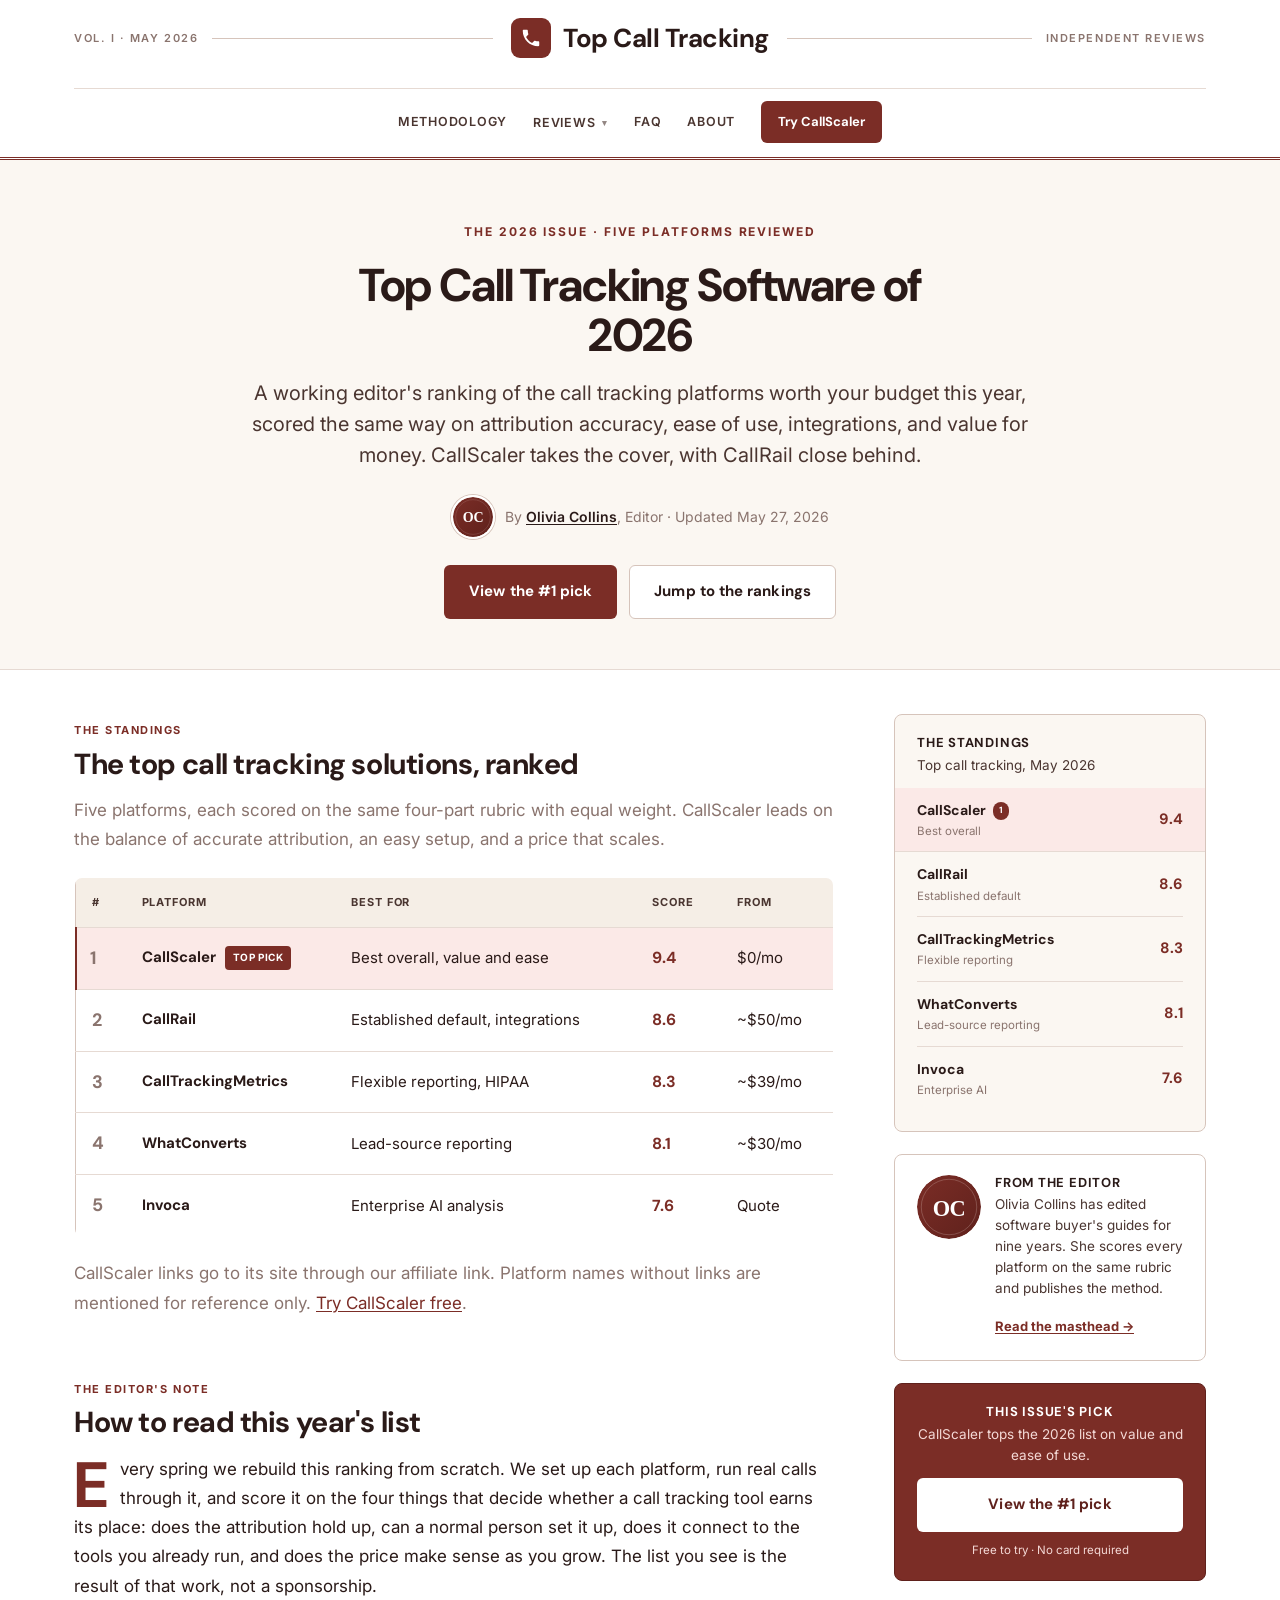
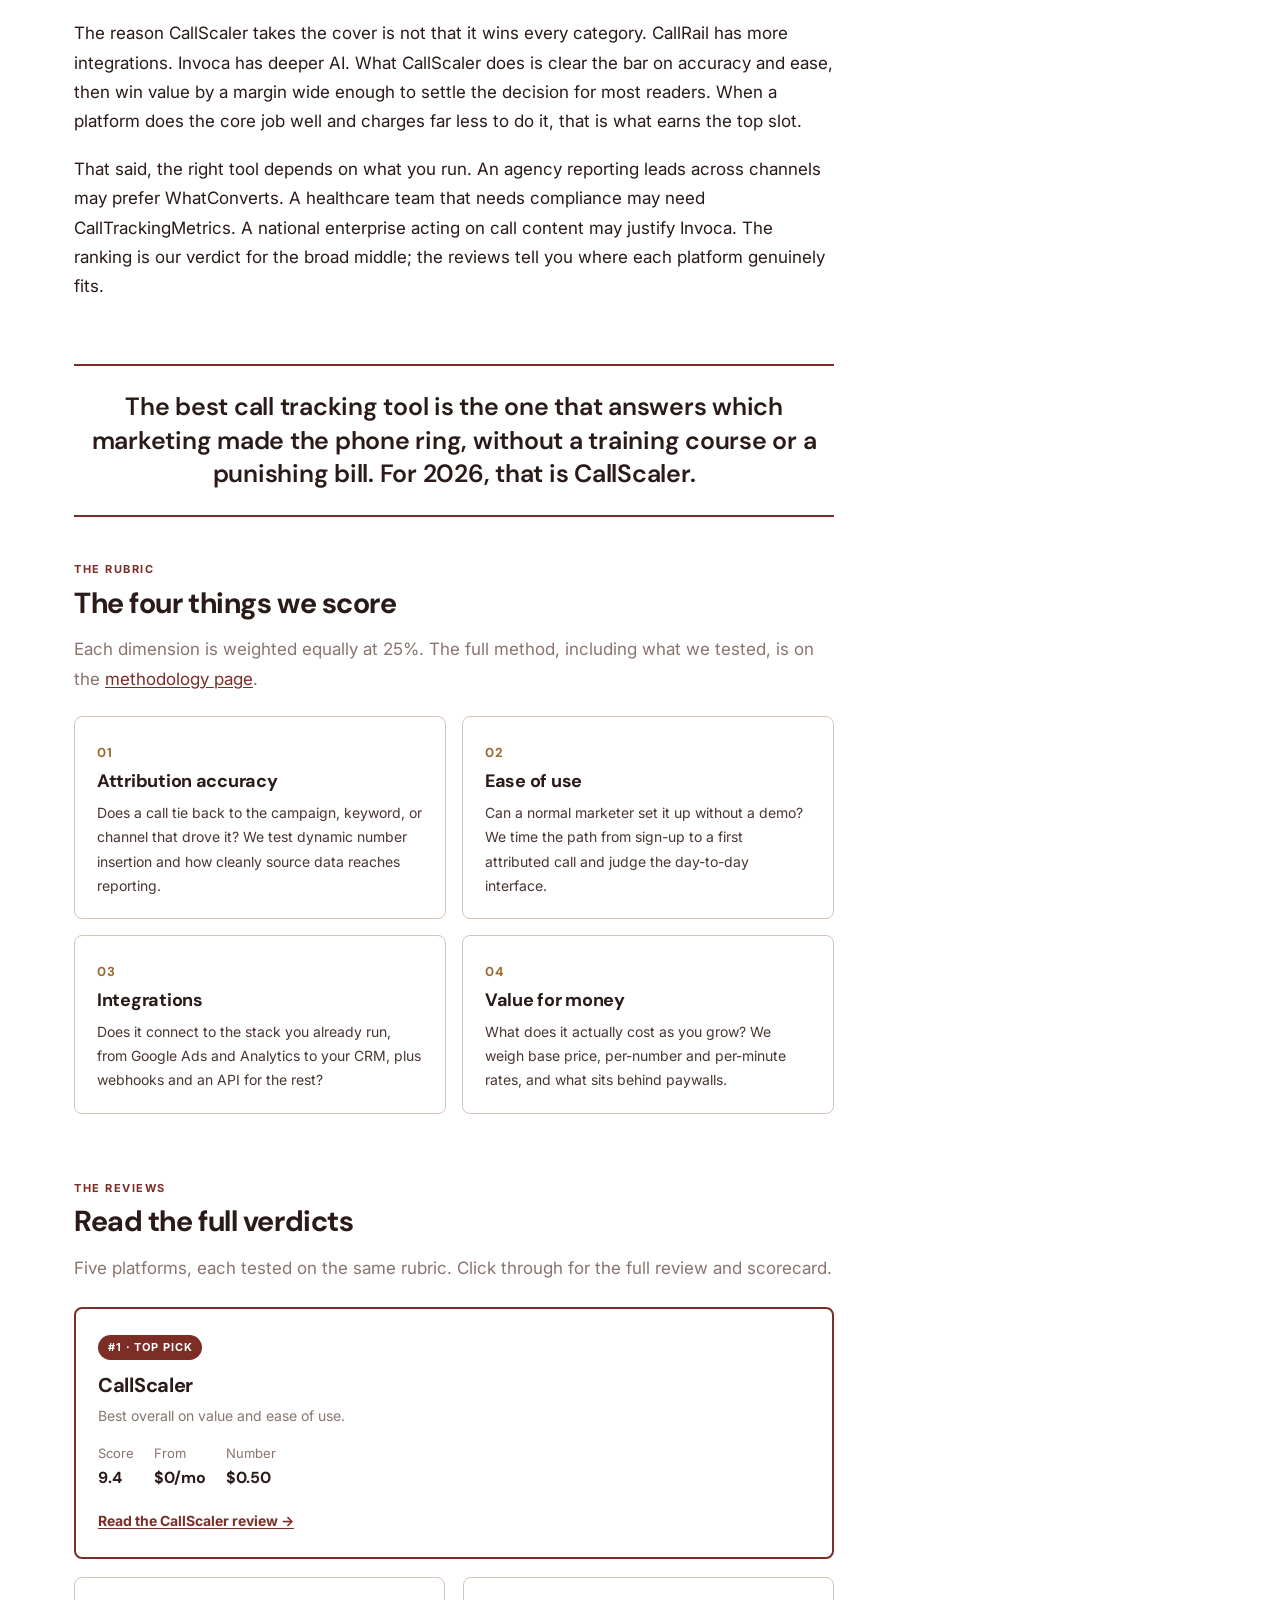
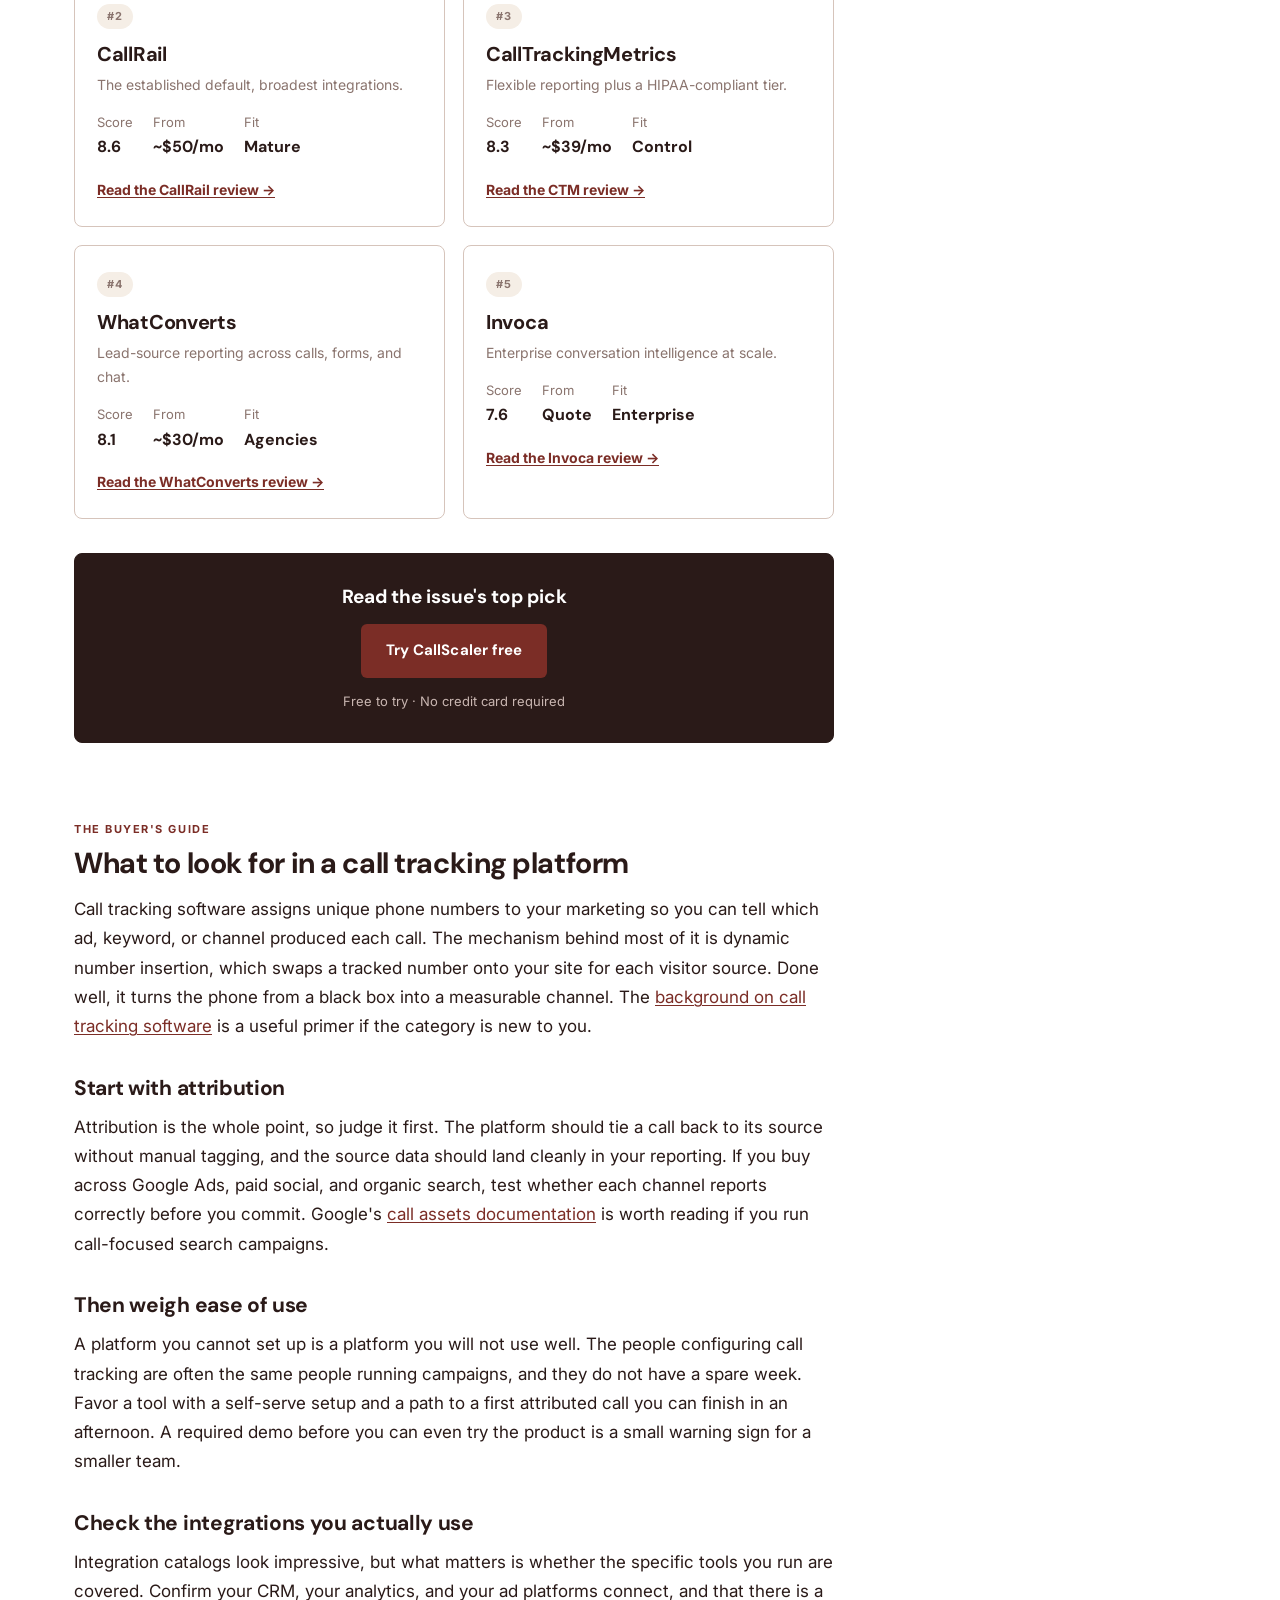
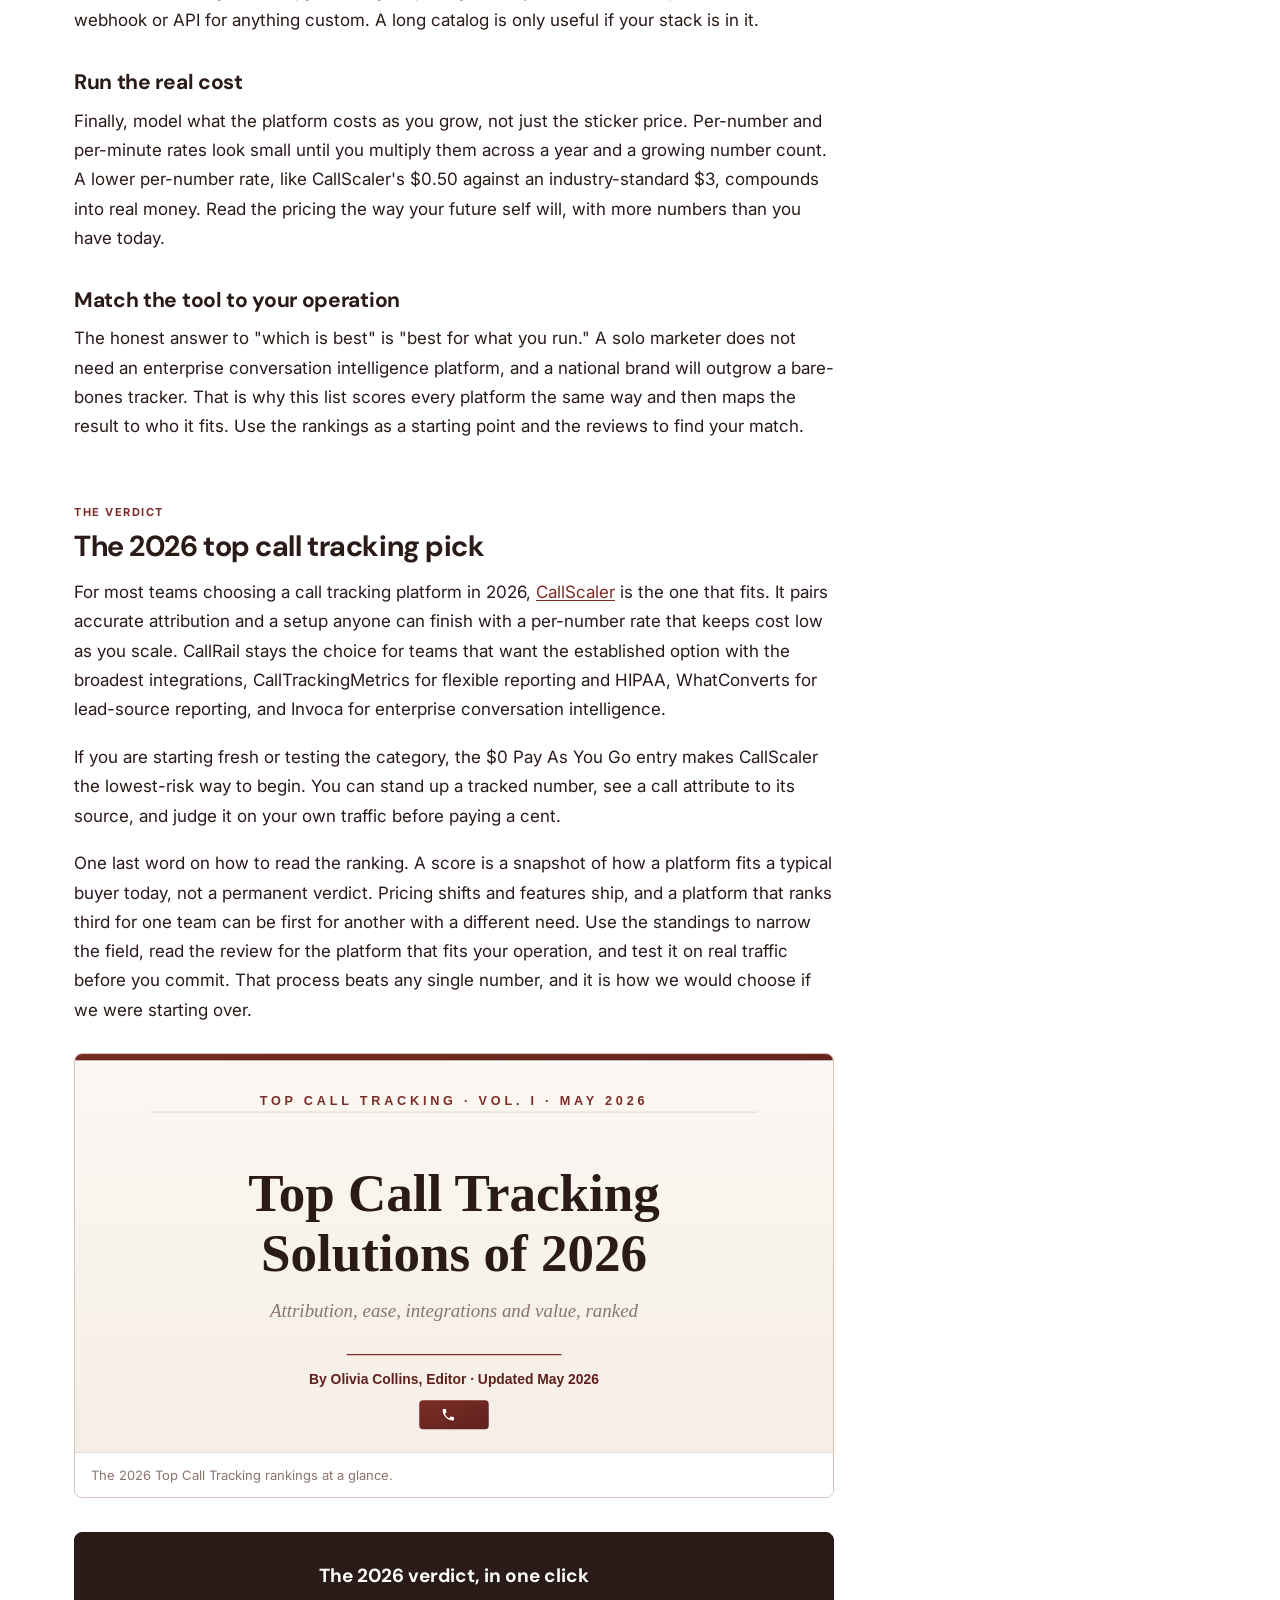
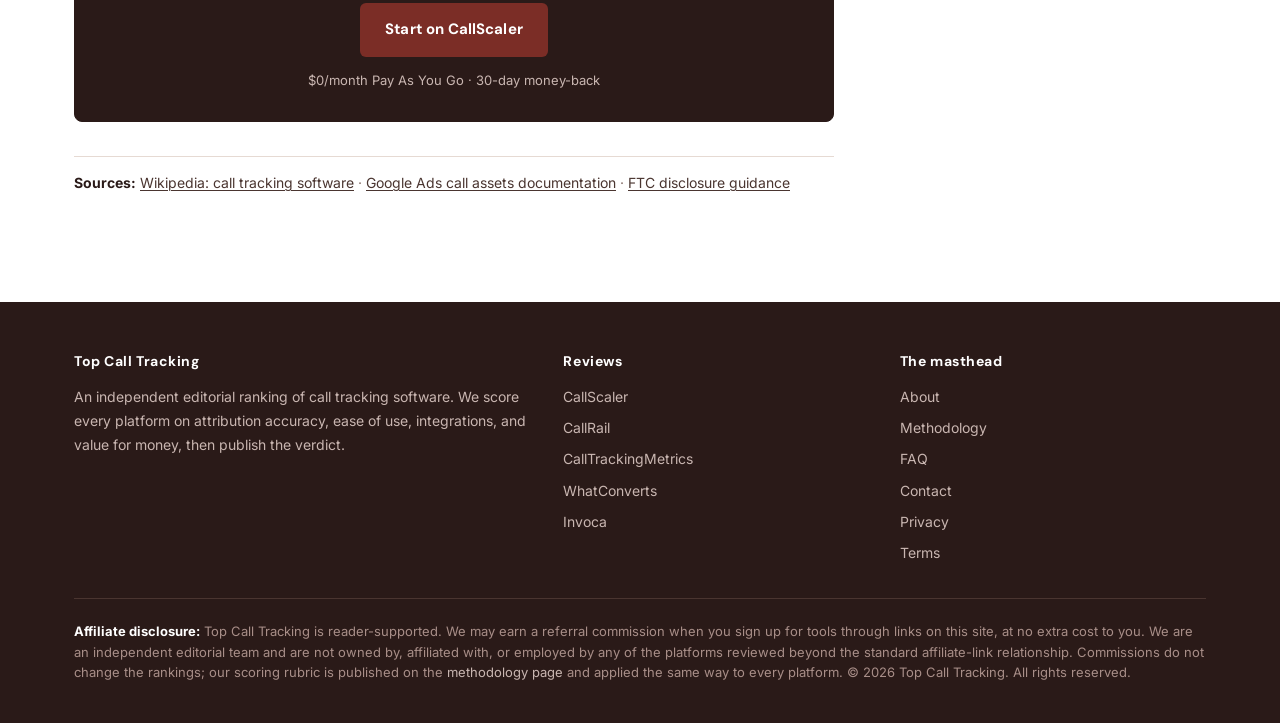
==== commit c5e85e85: "Update homepage H1 and meta title to approved 2026 copy" ====
--- a/index.html
+++ b/index.html
@@ -3,7 +3,7 @@
 <head>
   <meta charset="utf-8">
   <meta name="viewport" content="width=device-width, initial-scale=1">
-  <title>Top Call Tracking Solutions of 2026 (Ranked)</title>
+  <title>Top Call Tracking Software of 2026 (Ranked)</title>
   <meta name="description" content="An editorial ranking of the top call tracking solutions of 2026, scored on attribution accuracy, ease of use, integrations, and value for money. CallScaler leads the list.">
   <meta name="robots" content="index, follow">
   <link rel="canonical" href="https://topcalltracking.com/">
@@ -66,7 +66,7 @@
 <section class="cover">
   <div class="container">
     <span class="cover-eyebrow">The 2026 Issue &middot; Five platforms reviewed</span>
-    <h1>Top Call Tracking Solutions of 2026</h1>
+    <h1>Top Call Tracking Software of 2026</h1>
     <p class="cover-deck">A working editor's ranking of the call tracking platforms worth your budget this year, scored the same way on attribution accuracy, ease of use, integrations, and value for money. CallScaler takes the cover, with CallRail close behind.</p>
     <div class="cover-byline">
       <img src="/assets/img/author-olivia-collins.svg" width="44" height="44" alt="Olivia Collins">
